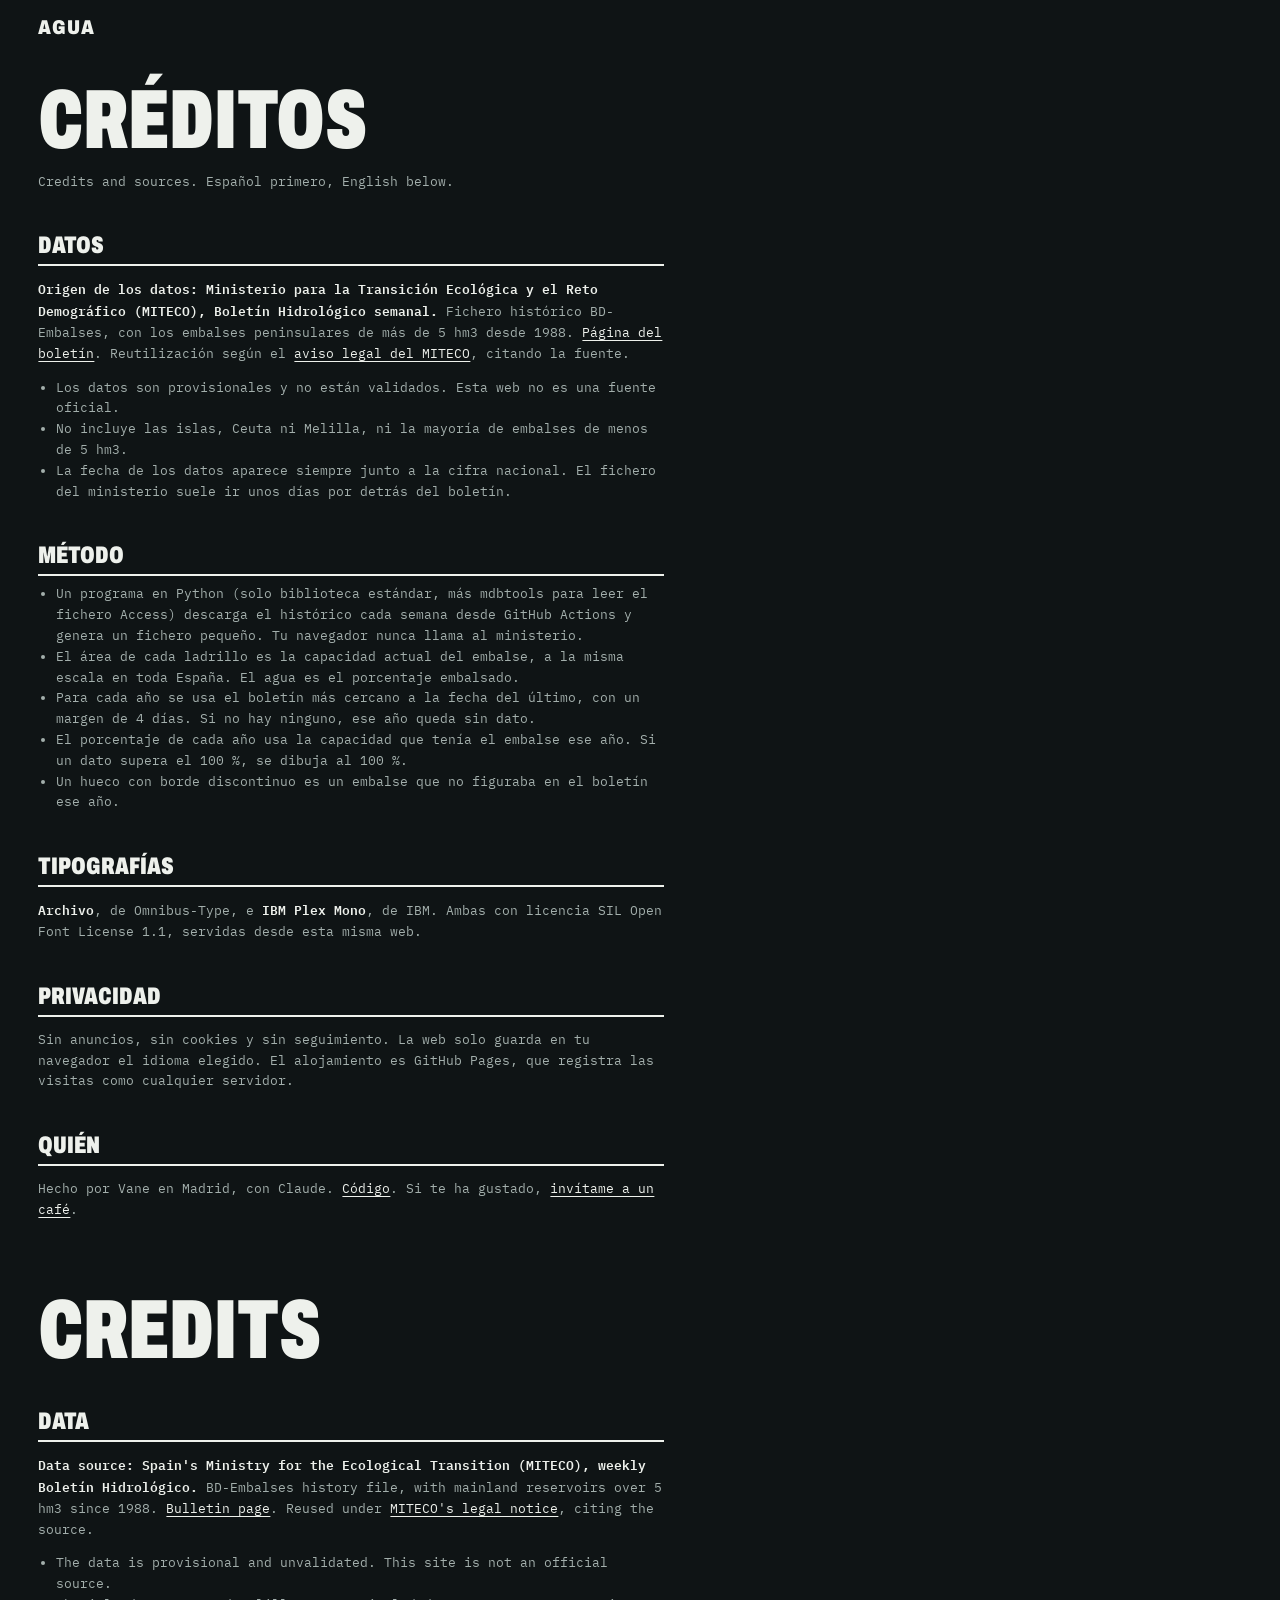
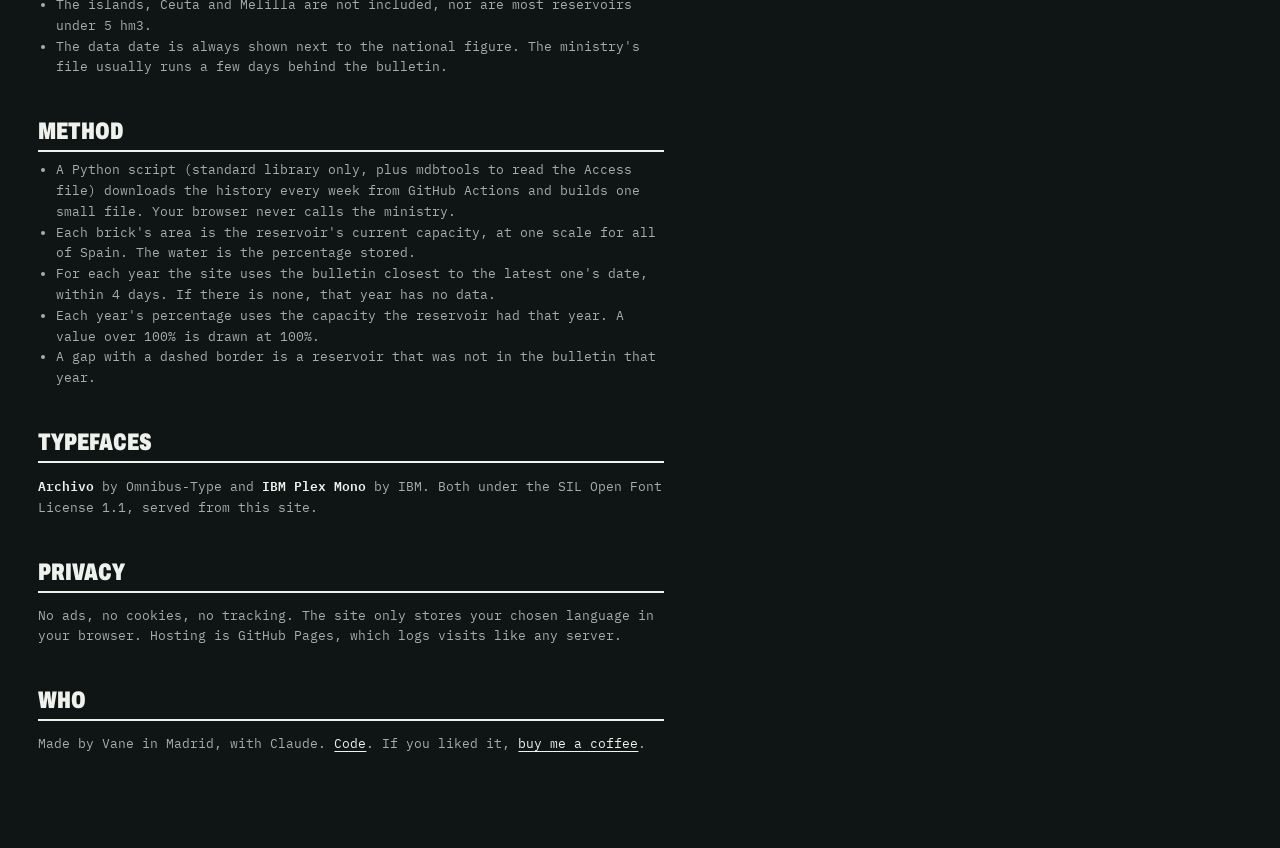
==== creditos.html @ 725f4d7c "Agua: el muro de agua, capa 1 Los embalses de Espana como un muro de bloques: el area es la capacida" ====
<!DOCTYPE html>
<html lang="es">
<head>
<meta charset="utf-8">
<meta name="viewport" content="width=device-width, initial-scale=1">
<title>Agua · Créditos y fuentes</title>
<meta name="description" content="Fuentes, licencias y método de Agua. Sources, licences and method.">
<meta name="theme-color" content="#0F1415">
<link rel="icon" href="assets/favicon.svg" type="image/svg+xml">
<link rel="stylesheet" href="assets/agua.css">
</head>
<body>
<header class="top"><div class="brand"><a href="./">AGUA</a></div></header>
<main class="doc" style="display:block">
<h1>Créditos</h1>
<p>Credits and sources. Español primero, English below.</p>

<h2>Datos</h2>
<p><b>Origen de los datos: Ministerio para la Transición Ecológica y el Reto Demográfico (MITECO), Boletín Hidrológico semanal.</b> Fichero histórico BD-Embalses, con los embalses peninsulares de más de 5 hm3 desde 1988. <a href="https://www.miteco.gob.es/es/agua/temas/evaluacion-de-los-recursos-hidricos/boletin-hidrologico.html" rel="noopener">Página del boletín</a>. Reutilización según el <a href="https://www.miteco.gob.es/es/atencion-al-ciudadano/aviso-legal.html" rel="noopener">aviso legal del MITECO</a>, citando la fuente.</p>
<ul>
<li>Los datos son provisionales y no están validados. Esta web no es una fuente oficial.</li>
<li>No incluye las islas, Ceuta ni Melilla, ni la mayoría de embalses de menos de 5 hm3.</li>
<li>La fecha de los datos aparece siempre junto a la cifra nacional. El fichero del ministerio suele ir unos días por detrás del boletín.</li>
</ul>

<h2>Método</h2>
<ul>
<li>Un programa en Python (solo biblioteca estándar, más mdbtools para leer el fichero Access) descarga el histórico cada semana desde GitHub Actions y genera un fichero pequeño. Tu navegador nunca llama al ministerio.</li>
<li>El área de cada ladrillo es la capacidad actual del embalse, a la misma escala en toda España. El agua es el porcentaje embalsado.</li>
<li>Para cada año se usa el boletín más cercano a la fecha del último, con un margen de 4 días. Si no hay ninguno, ese año queda sin dato.</li>
<li>El porcentaje de cada año usa la capacidad que tenía el embalse ese año. Si un dato supera el 100 %, se dibuja al 100 %.</li>
<li>Un hueco con borde discontinuo es un embalse que no figuraba en el boletín ese año.</li>
</ul>

<h2>Tipografías</h2>
<p><b>Archivo</b>, de Omnibus-Type, e <b>IBM Plex Mono</b>, de IBM. Ambas con licencia SIL Open Font License 1.1, servidas desde esta misma web.</p>

<h2>Privacidad</h2>
<p>Sin anuncios, sin cookies y sin seguimiento. La web solo guarda en tu navegador el idioma elegido. El alojamiento es GitHub Pages, que registra las visitas como cualquier servidor.</p>

<h2>Quién</h2>
<p>Hecho por Vane en Madrid, con Claude. <a href="https://github.com/lessane-land/agua" rel="noopener">Código</a>. Si te ha gustado, <a href="https://ko-fi.com/lessane" rel="noopener">invítame a un café</a>.</p>

<h1 lang="en" style="margin-top:72px">Credits</h1>

<div lang="en">
<h2>Data</h2>
<p><b>Data source: Spain's Ministry for the Ecological Transition (MITECO), weekly Boletín Hidrológico.</b> BD-Embalses history file, with mainland reservoirs over 5 hm3 since 1988. <a href="https://www.miteco.gob.es/es/agua/temas/evaluacion-de-los-recursos-hidricos/boletin-hidrologico.html" rel="noopener">Bulletin page</a>. Reused under <a href="https://www.miteco.gob.es/es/atencion-al-ciudadano/aviso-legal.html" rel="noopener">MITECO's legal notice</a>, citing the source.</p>
<ul>
<li>The data is provisional and unvalidated. This site is not an official source.</li>
<li>The islands, Ceuta and Melilla are not included, nor are most reservoirs under 5 hm3.</li>
<li>The data date is always shown next to the national figure. The ministry's file usually runs a few days behind the bulletin.</li>
</ul>

<h2>Method</h2>
<ul>
<li>A Python script (standard library only, plus mdbtools to read the Access file) downloads the history every week from GitHub Actions and builds one small file. Your browser never calls the ministry.</li>
<li>Each brick's area is the reservoir's current capacity, at one scale for all of Spain. The water is the percentage stored.</li>
<li>For each year the site uses the bulletin closest to the latest one's date, within 4 days. If there is none, that year has no data.</li>
<li>Each year's percentage uses the capacity the reservoir had that year. A value over 100% is drawn at 100%.</li>
<li>A gap with a dashed border is a reservoir that was not in the bulletin that year.</li>
</ul>

<h2>Typefaces</h2>
<p><b>Archivo</b> by Omnibus-Type and <b>IBM Plex Mono</b> by IBM. Both under the SIL Open Font License 1.1, served from this site.</p>

<h2>Privacy</h2>
<p>No ads, no cookies, no tracking. The site only stores your chosen language in your browser. Hosting is GitHub Pages, which logs visits like any server.</p>

<h2>Who</h2>
<p>Made by Vane in Madrid, with Claude. <a href="https://github.com/lessane-land/agua" rel="noopener">Code</a>. If you liked it, <a href="https://ko-fi.com/lessane" rel="noopener">buy me a coffee</a>.</p>
</div>
</main>
</body>
</html>
---- assets/agua.css ----
/* Agua. Fonts are self-hosted so the page talks to no third party. */
@font-face{font-family:'Archivo';font-style:normal;font-weight:100 900;font-stretch:62% 125%;font-display:swap;src:url(fonts/archivo-latin.woff2) format('woff2')}
@font-face{font-family:'IBM Plex Mono';font-style:normal;font-weight:400;font-display:swap;src:url(fonts/plexmono-400-latin.woff2) format('woff2')}
@font-face{font-family:'IBM Plex Mono';font-style:normal;font-weight:600;font-display:swap;src:url(fonts/plexmono-600-latin.woff2) format('woff2')}
:root{
  /* layout: Spain as one masonry wall. Each brick is a reservoir, width = capacity, courses wrap like text, basins run north to south */
  --bg:#0F1415; --ink:#EEF1EC; --mute:#A3AFAC; --water:#3F93A8; --rock:#CDB98F; --strata:#B19C72; --line:#34403F; --dark:#0B1112;
  --display:'Archivo','Arial Narrow','Helvetica Neue',Arial,sans-serif;
  --mono:'IBM Plex Mono',ui-monospace,Menlo,Consolas,monospace;
  --pad:clamp(16px,3vw,40px);
  color-scheme:dark;
}
*{box-sizing:border-box}
html,body{margin:0;background:var(--bg);color:var(--ink)}
body{font-family:var(--display);overflow-x:hidden}
button{font:inherit;color:inherit;cursor:pointer}
:focus-visible{outline:2px solid var(--ink);outline-offset:2px}
.top{display:flex;gap:16px;align-items:center;justify-content:space-between;padding:16px var(--pad) 0}
.brand{font-weight:900;font-stretch:80%;font-size:20px;letter-spacing:.04em}
.lang{display:flex;gap:4px}
.lang button{background:transparent;border:2px solid var(--line);color:var(--mute);font-weight:700;font-size:13px;padding:7px 12px;min-height:36px}
.lang button[aria-pressed="true"]{border-color:var(--ink);color:var(--ink)}
.hero{padding:clamp(18px,4vh,44px) var(--pad) 0}
h1{margin:0;font-size:0}
.big{position:relative;display:block;font-weight:900;font-stretch:62%;text-transform:uppercase;white-space:nowrap;line-height:.9;letter-spacing:-.005em}
.dry,.wet{padding-top:.16em}
.dry{display:inline-block;vertical-align:top;color:transparent;background:repeating-linear-gradient(180deg,var(--rock) 0 10px,var(--strata) 10px 11px);-webkit-background-clip:text;background-clip:text}
.wet{position:absolute;inset:0;color:var(--water);
  -webkit-mask-image:url("data:image/svg+xml,%3Csvg xmlns='http://www.w3.org/2000/svg' width='120' height='14'%3E%3Cpath d='M0 7Q30 0 60 7T120 7V14H0Z'/%3E%3C/svg%3E"),linear-gradient(#000,#000);
  mask-image:url("data:image/svg+xml,%3Csvg xmlns='http://www.w3.org/2000/svg' width='120' height='14'%3E%3Cpath d='M0 7Q30 0 60 7T120 7V14H0Z'/%3E%3C/svg%3E"),linear-gradient(#000,#000);
  -webkit-mask-repeat:repeat-x,no-repeat;mask-repeat:repeat-x,no-repeat;
  -webkit-mask-size:120px 14px,100% 100%;mask-size:120px 14px,100% 100%;
  -webkit-mask-position:var(--x,0px) calc(var(--y,0px) - 7px),0 calc(var(--y,0px) + 6px);
  mask-position:var(--x,0px) calc(var(--y,0px) - 7px),0 calc(var(--y,0px) + 6px)}
.sub{display:flex;flex-wrap:wrap;align-items:baseline;gap:6px 22px;margin-top:18px}
.nat{font-family:var(--mono);font-weight:600;font-size:clamp(30px,5vw,56px);color:var(--water);font-variant-numeric:tabular-nums;line-height:1}
.when{font-family:var(--mono);font-size:12px;color:var(--mute)}
.lede{margin:14px 0 0;font-family:var(--mono);font-size:13px;line-height:1.5;color:var(--mute);max-width:62ch}
.lede b{color:var(--ink);font-weight:600}
main{padding:clamp(28px,6vh,64px) 0 190px;display:flex;flex-direction:column;gap:clamp(34px,6vh,64px)}
.basin{padding:0 var(--pad)}
.bh{display:flex;align-items:flex-end;justify-content:space-between;gap:16px;border-bottom:2px solid var(--ink);padding-bottom:6px;margin-bottom:8px}
.bh h2{margin:0;font-weight:900;font-stretch:66%;text-transform:uppercase;font-size:clamp(30px,6vw,72px);line-height:.88;letter-spacing:0;text-wrap:balance}
.bm{font-family:var(--mono);font-size:12px;color:var(--mute);text-align:right;white-space:nowrap;font-variant-numeric:tabular-nums}
.bm b{display:block;font-size:clamp(18px,2.6vw,28px);font-weight:600;color:var(--water)}
canvas{display:block;touch-action:pan-y}
footer{padding:0 var(--pad);font-family:var(--mono);font-size:11px;line-height:1.5;color:var(--mute);max-width:74ch}
.dock{position:fixed;left:0;right:0;bottom:0;background:var(--bg);border-top:2px solid var(--line);padding:10px var(--pad) 14px;display:flex;gap:14px;align-items:flex-end;z-index:3}
#play{flex:none;width:44px;height:44px;border:2px solid var(--ink);background:transparent;display:grid;place-items:center}
.track{position:relative;flex:1;min-width:0}
.tl{display:flex;justify-content:space-between;font-family:var(--mono);font-size:11px;color:var(--mute);margin-bottom:6px}
.tl strong{color:var(--ink);font-weight:600}
.bars{display:flex;align-items:flex-end;gap:2px;height:44px;border-bottom:2px solid var(--line)}
.bars i{flex:1;background:var(--water);min-width:0}
.bars i.dryest{background:var(--rock)}
.bars i.later{opacity:.28}
.bars i.on{background:var(--ink)}
#year{position:absolute;left:0;right:0;bottom:0;width:100%;height:46px;margin:0;opacity:0;cursor:ew-resize}
.track:focus-within .bars{outline:2px solid var(--ink);outline-offset:3px}
#card{position:fixed;left:var(--pad);bottom:104px;width:min(360px,calc(100% - 2*var(--pad)));background:var(--dark);border:2px solid var(--ink);padding:14px 16px;z-index:2}
#card[hidden]{display:none}
#ring{margin-top:12px}#ring svg{display:block}
.hx{display:flex;justify-content:space-between;font-family:var(--mono);font-size:10px;color:var(--mute);margin-top:4px}
.cn{font-weight:900;font-stretch:70%;font-size:24px;line-height:1;text-transform:uppercase}
.cp{font-family:var(--mono);font-weight:600;font-size:20px;color:var(--water);margin-top:6px;font-variant-numeric:tabular-nums}
.cd{font-family:var(--mono);font-size:11px;line-height:1.5;color:var(--mute);margin-top:10px}
#cx{position:absolute;top:4px;right:4px;width:32px;height:32px;border:0;background:transparent;display:grid;place-items:center;color:var(--mute)}
footer a,.doc a{color:var(--ink);text-underline-offset:3px}
footer a:hover,.doc a:hover{color:var(--water)}
footer nav{display:flex;flex-wrap:wrap;gap:6px 18px;margin-top:12px}
.brand a{color:inherit;text-decoration:none}
.msg{padding:40px var(--pad);font-family:var(--mono);font-size:13px;color:var(--mute)}
/* credits page */
.doc{padding:clamp(24px,5vh,56px) var(--pad) 80px;max-width:78ch}
.doc h1{font-size:clamp(40px,8vw,84px);font-weight:900;font-stretch:66%;text-transform:uppercase;line-height:.9;margin:0 0 8px}
.doc h2{font-weight:900;font-stretch:70%;text-transform:uppercase;font-size:24px;margin:40px 0 8px;border-bottom:2px solid var(--ink);padding-bottom:6px}
.doc p,.doc li{font-family:var(--mono);font-size:13px;line-height:1.6;color:var(--mute)}
.doc b{color:var(--ink);font-weight:600}
.doc ul{padding-left:18px;margin:8px 0}
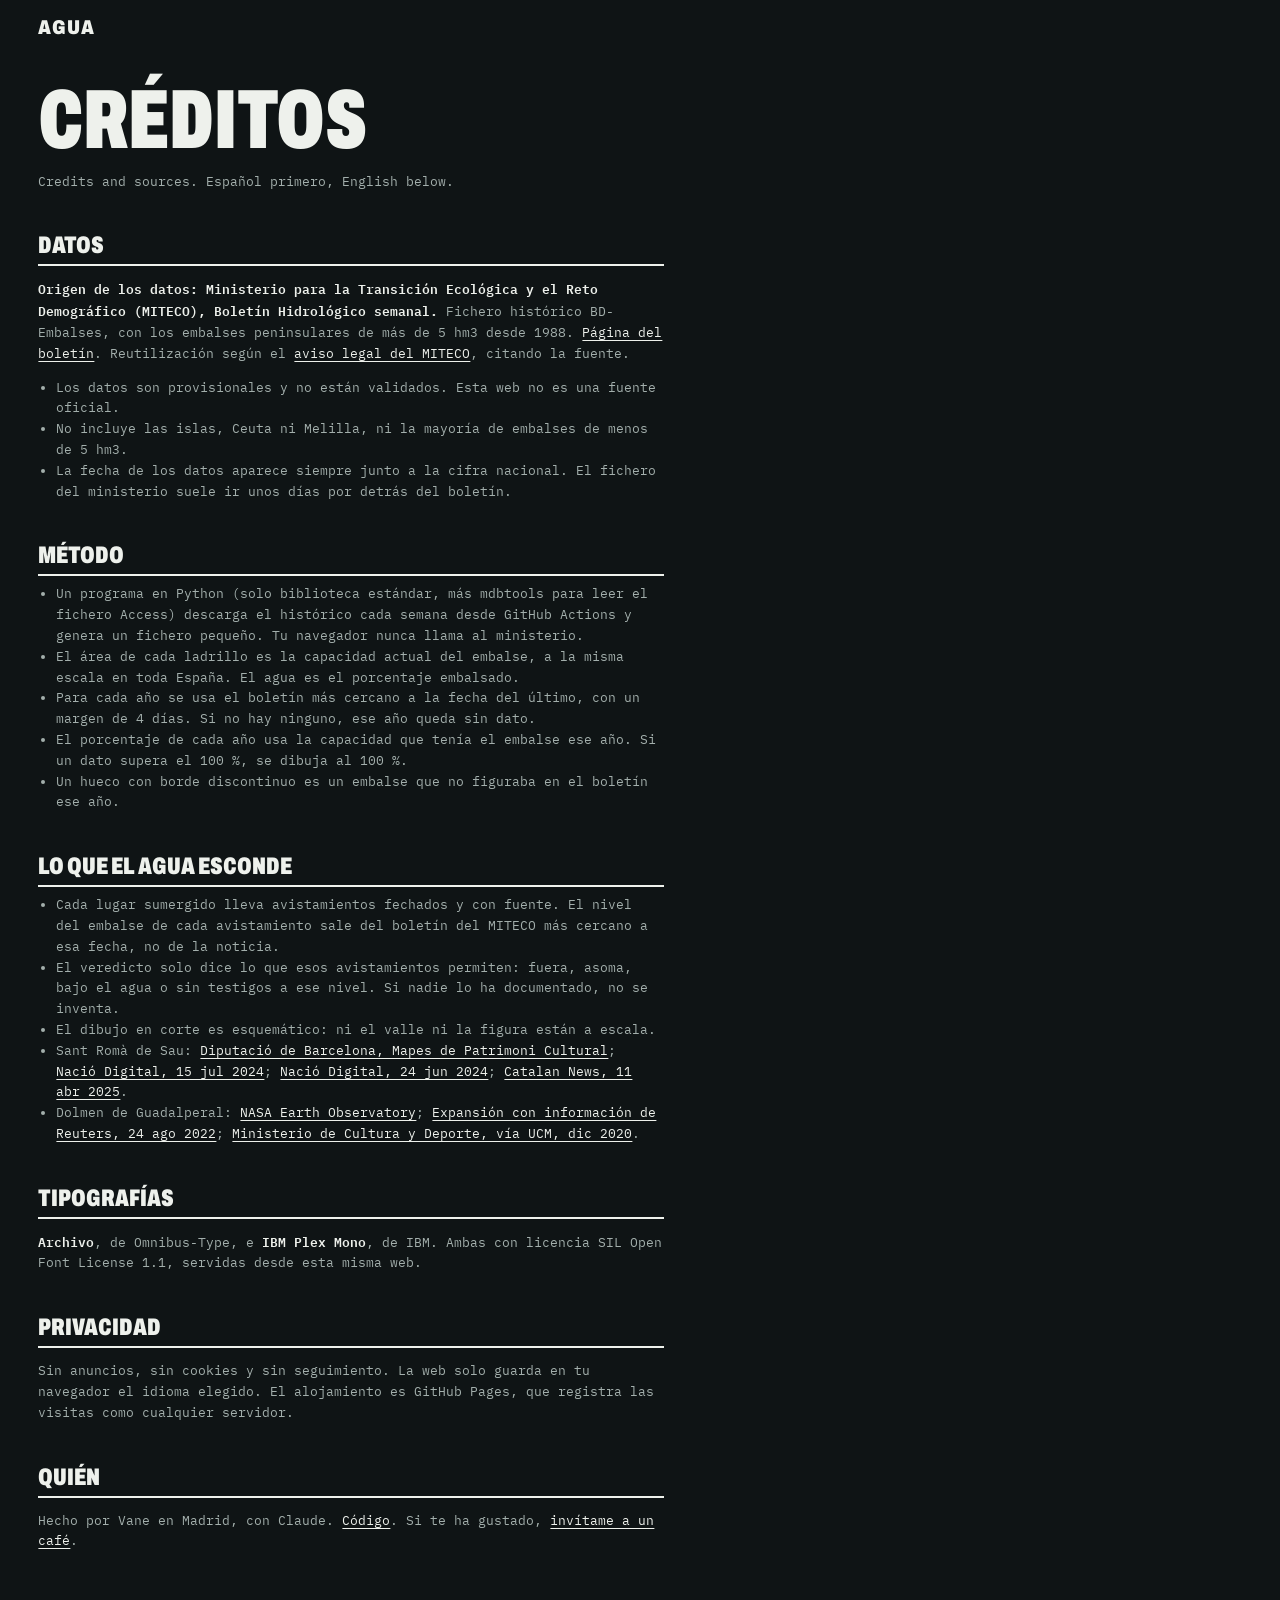
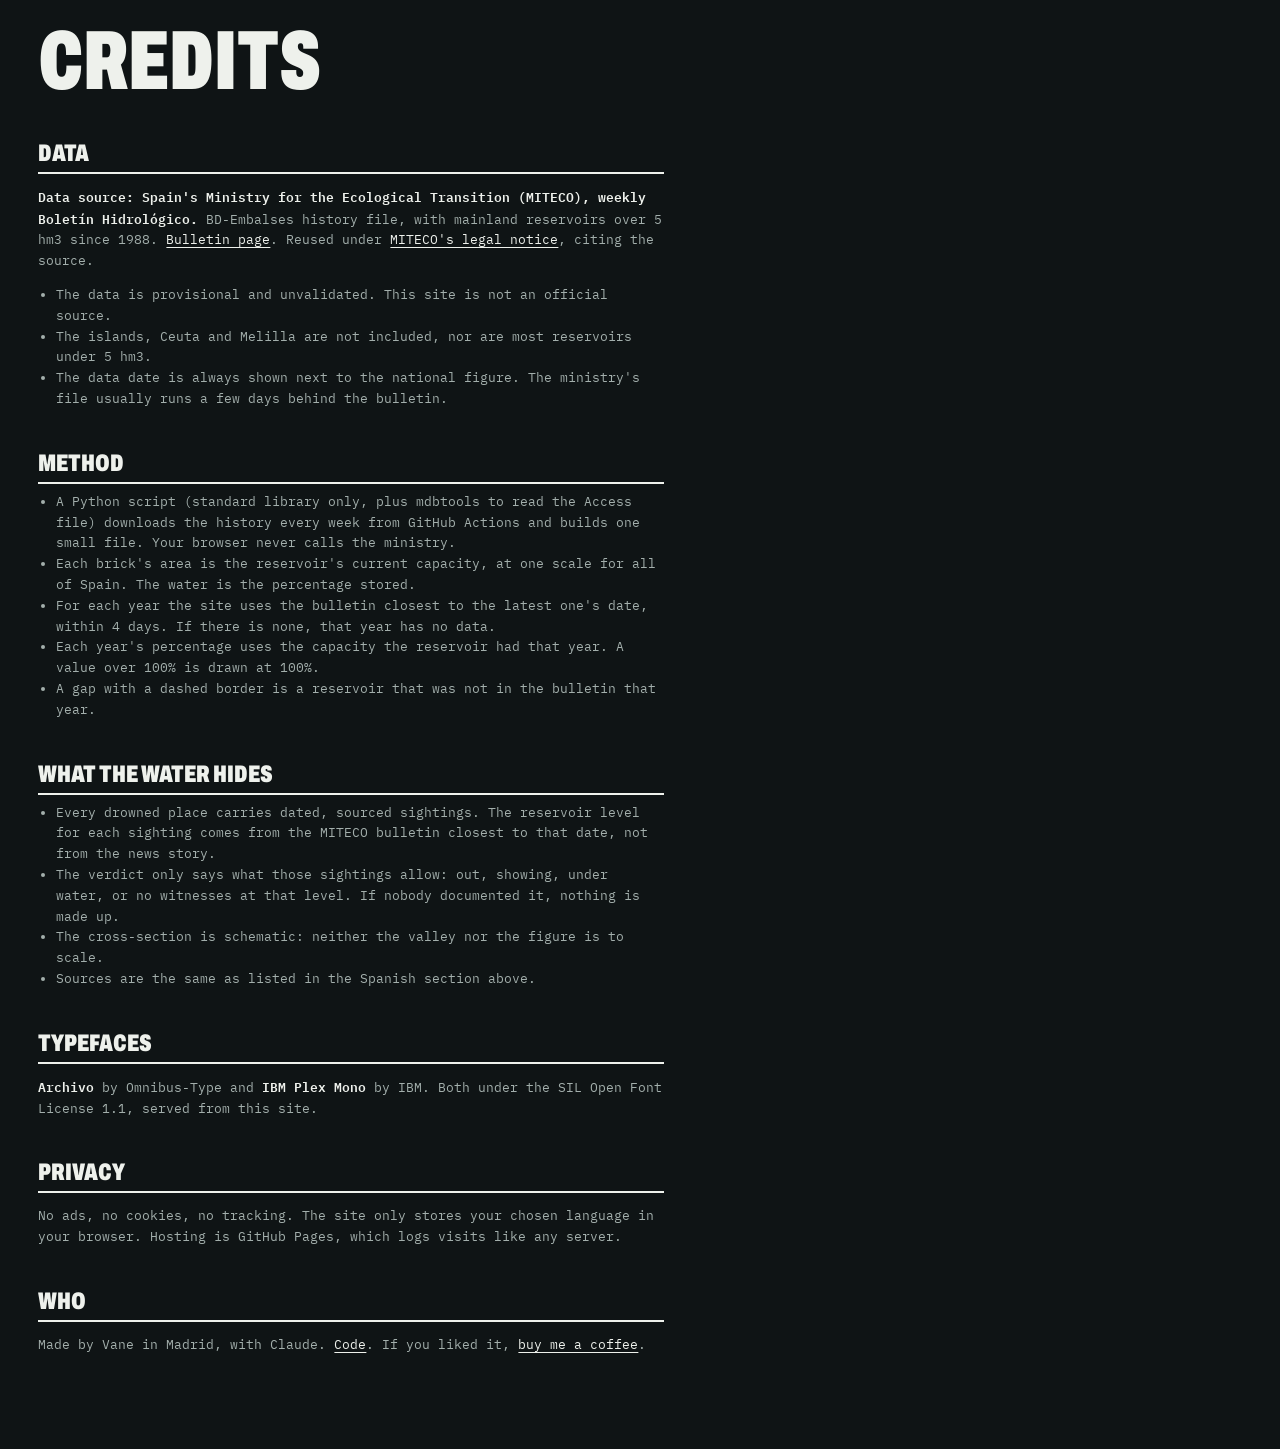
==== commit 371cf933: "Capa 2: lo que el agua esconde Sant Roma de Sau y el dolmen de Guadalperal, con avistamientos fechad" ====
--- a/creditos.html
+++ b/creditos.html
@@ -32,6 +32,15 @@
 <li>Un hueco con borde discontinuo es un embalse que no figuraba en el boletín ese año.</li>
 </ul>
 
+<h2>Lo que el agua esconde</h2>
+<ul>
+<li>Cada lugar sumergido lleva avistamientos fechados y con fuente. El nivel del embalse de cada avistamiento sale del boletín del MITECO más cercano a esa fecha, no de la noticia.</li>
+<li>El veredicto solo dice lo que esos avistamientos permiten: fuera, asoma, bajo el agua o sin testigos a ese nivel. Si nadie lo ha documentado, no se inventa.</li>
+<li>El dibujo en corte es esquemático: ni el valle ni la figura están a escala.</li>
+<li>Sant Romà de Sau: <a href="https://patrimonicultural.diba.cat/print/pdf/node/72888" rel="noopener">Diputació de Barcelona, Mapes de Patrimoni Cultural</a>; <a href="https://naciodigital.cat/impacte/terra/sau-perd-quasi-10-punts-esglesia-torna-ser-accessible.html" rel="noopener">Nació Digital, 15 jul 2024</a>; <a href="https://naciodigital.cat/impacte/terra/sau-supera-45-termometre-sequera-vista-ocell.html" rel="noopener">Nació Digital, 24 jun 2024</a>; <a href="https://www.catalannews.com/society-science/item/sau-reservoir-drought-empty-sinking-church-11-april-2025" rel="noopener">Catalan News, 11 abr 2025</a>.</li>
+<li>Dolmen de Guadalperal: <a href="https://earthobservatory.nasa.gov/images/145619/drought-reveals-lost-spanish-stonehenge" rel="noopener">NASA Earth Observatory</a>; <a href="https://expansion.mx/mundo/2022/08/24/dolmen-de-guadalperal-stonehenge-espanol" rel="noopener">Expansión con información de Reuters, 24 ago 2022</a>; <a href="https://www.ucm.es/el-ministerio-de-cultura-y-deporte-termina-la-primera-campana-de-prospeccion-subacuatica-en-el-dolmen-de-guadalperal-y-el-yacimiento-de-augustobriga-en-caceres" rel="noopener">Ministerio de Cultura y Deporte, vía UCM, dic 2020</a>.</li>
+</ul>
+
 <h2>Tipografías</h2>
 <p><b>Archivo</b>, de Omnibus-Type, e <b>IBM Plex Mono</b>, de IBM. Ambas con licencia SIL Open Font License 1.1, servidas desde esta misma web.</p>
 
@@ -61,6 +70,14 @@
 <li>A gap with a dashed border is a reservoir that was not in the bulletin that year.</li>
 </ul>
 
+<h2>What the water hides</h2>
+<ul>
+<li>Every drowned place carries dated, sourced sightings. The reservoir level for each sighting comes from the MITECO bulletin closest to that date, not from the news story.</li>
+<li>The verdict only says what those sightings allow: out, showing, under water, or no witnesses at that level. If nobody documented it, nothing is made up.</li>
+<li>The cross-section is schematic: neither the valley nor the figure is to scale.</li>
+<li>Sources are the same as listed in the Spanish section above.</li>
+</ul>
+
 <h2>Typefaces</h2>
 <p><b>Archivo</b> by Omnibus-Type and <b>IBM Plex Mono</b> by IBM. Both under the SIL Open Font License 1.1, served from this site.</p>
 
--- a/assets/agua.css
+++ b/assets/agua.css
@@ -77,3 +77,20 @@
 .doc p,.doc li{font-family:var(--mono);font-size:13px;line-height:1.6;color:var(--mute)}
 .doc b{color:var(--ink);font-weight:600}
 .doc ul{padding-left:18px;margin:8px 0}
+
+/* layer 2 */
+.tes .tl2{margin:12px 0 26px}
+.tlist{display:flex;flex-direction:column;gap:48px}
+.tes article{display:grid;grid-template-columns:minmax(0,1.15fr) minmax(0,1fr);gap:28px;align-items:start}
+@media (max-width:820px){.tes article{grid-template-columns:minmax(0,1fr);gap:14px}}
+.sk{margin:8px 0 0;font-family:var(--mono);font-size:10px;color:var(--mute)}
+.vd{font-weight:900;font-stretch:66%;text-transform:uppercase;font-size:clamp(34px,5vw,60px);line-height:.9;text-wrap:balance}
+.v-out{color:var(--rock)}.v-part{color:var(--ink)}.v-under{color:var(--water)}.v-unk{color:var(--mute)}
+.tx h3{margin:10px 0 2px;font-weight:800;font-size:20px}
+.tx h4{margin:16px 0 4px;font-family:var(--mono);font-size:11px;font-weight:600;letter-spacing:.06em;text-transform:uppercase;color:var(--mute)}
+.tx p,.tx li,.tr{font-family:var(--mono);font-size:12px;line-height:1.55;color:var(--mute);margin:8px 0 0}
+.tx p.why{color:var(--ink)}
+.tx ul{margin:0;padding-left:16px}
+.tx b{color:var(--ink);font-weight:600}
+.tx a,.cd a{color:var(--ink);text-underline-offset:3px}
+.tx a:hover,.cd a:hover{color:var(--water)}
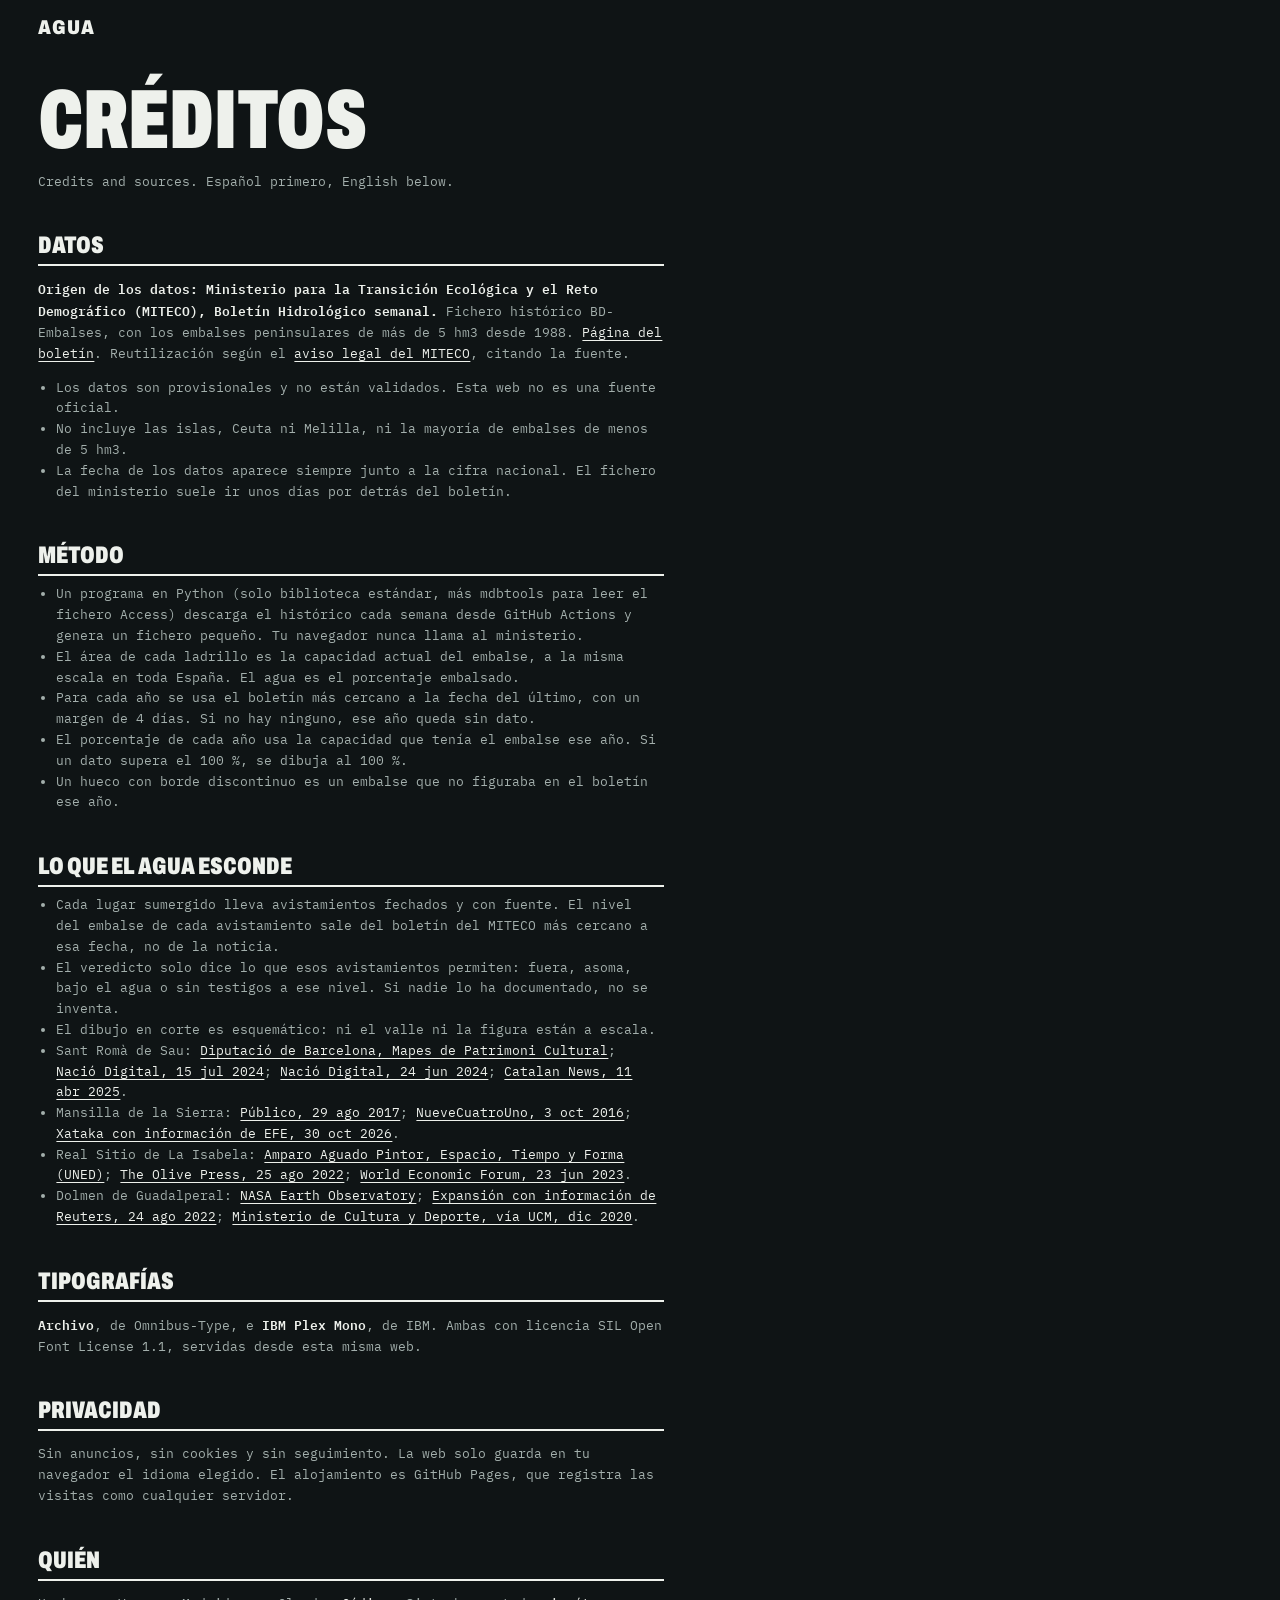
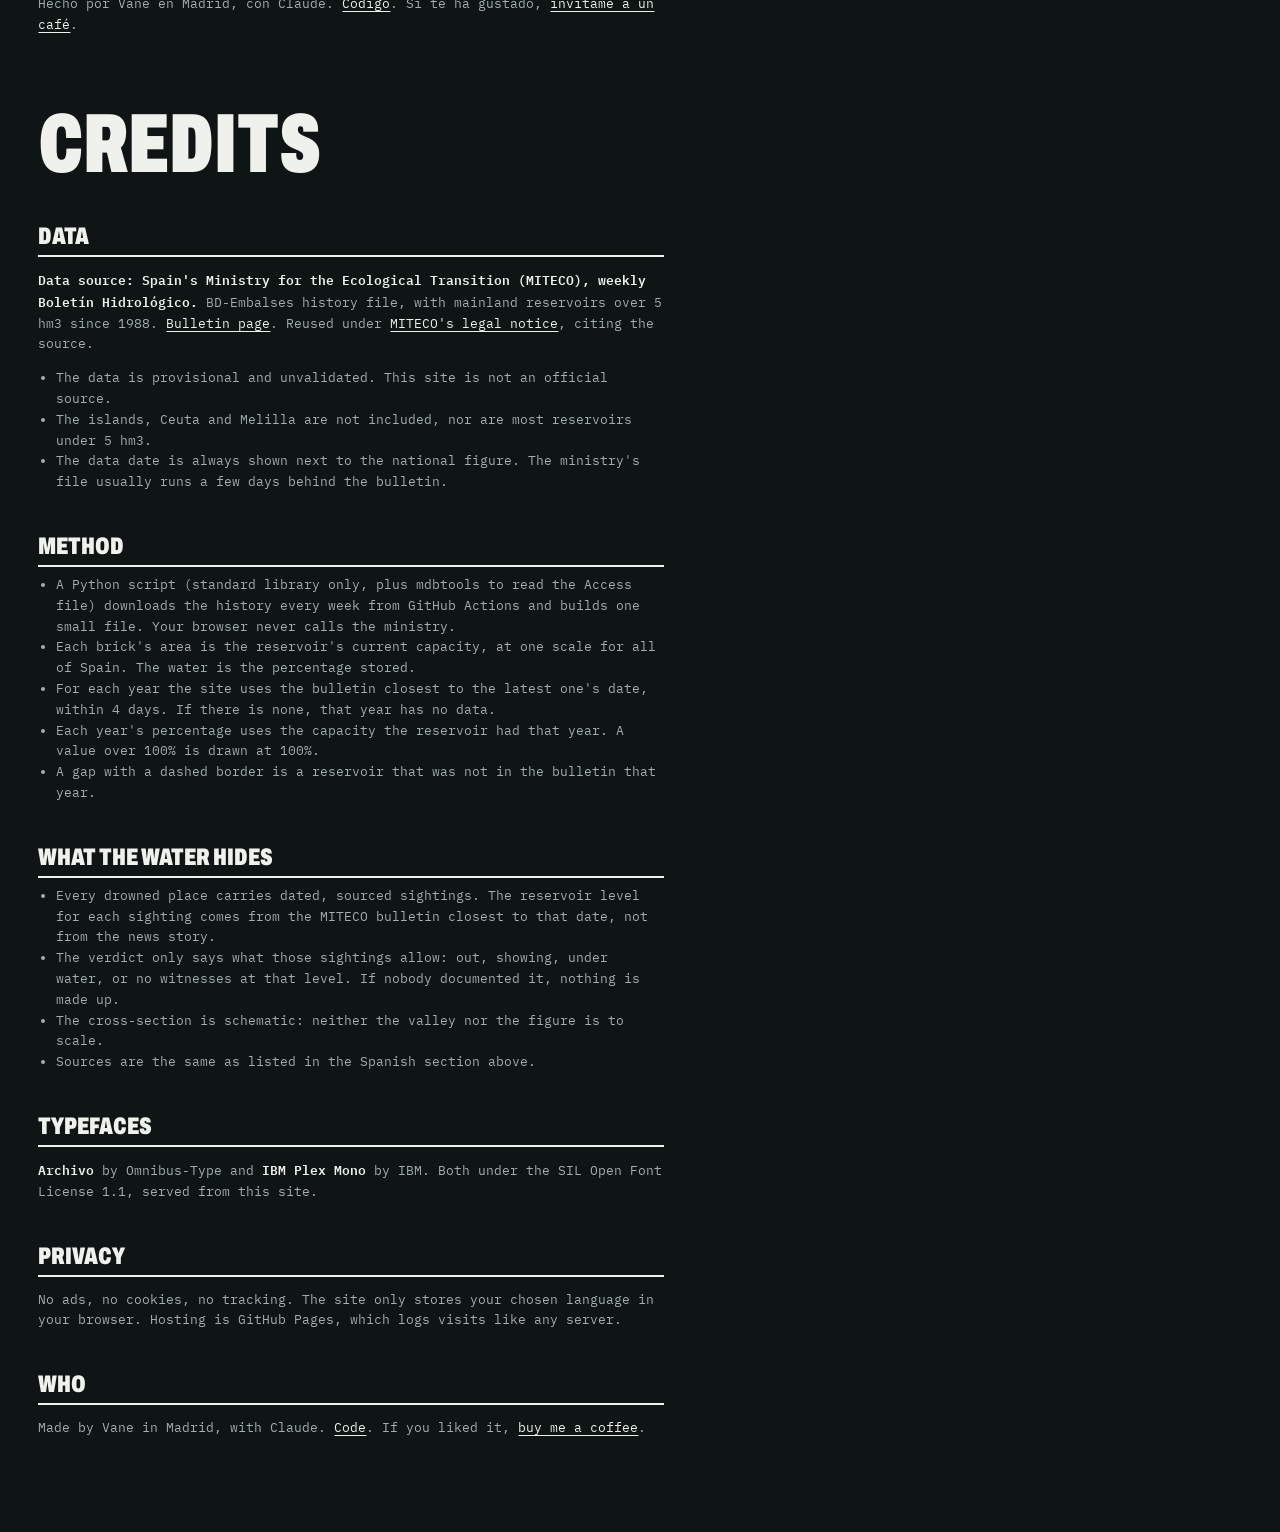
==== commit aef2a998: "Capa 2: Mansilla de la Sierra y La Isabela Dos lugares mas, cada uno con avistamientos fechados y co" ====
--- a/creditos.html
+++ b/creditos.html
@@ -38,6 +38,8 @@
 <li>El veredicto solo dice lo que esos avistamientos permiten: fuera, asoma, bajo el agua o sin testigos a ese nivel. Si nadie lo ha documentado, no se inventa.</li>
 <li>El dibujo en corte es esquemático: ni el valle ni la figura están a escala.</li>
 <li>Sant Romà de Sau: <a href="https://patrimonicultural.diba.cat/print/pdf/node/72888" rel="noopener">Diputació de Barcelona, Mapes de Patrimoni Cultural</a>; <a href="https://naciodigital.cat/impacte/terra/sau-perd-quasi-10-punts-esglesia-torna-ser-accessible.html" rel="noopener">Nació Digital, 15 jul 2024</a>; <a href="https://naciodigital.cat/impacte/terra/sau-supera-45-termometre-sequera-vista-ocell.html" rel="noopener">Nació Digital, 24 jun 2024</a>; <a href="https://www.catalannews.com/society-science/item/sau-reservoir-drought-empty-sinking-church-11-april-2025" rel="noopener">Catalan News, 11 abr 2025</a>.</li>
+<li>Mansilla de la Sierra: <a href="https://www.publico.es/sociedad/sequia-permite-pasear-pueblo-riojano-sumergido-embalse-1960.html" rel="noopener">Público, 29 ago 2017</a>; <a href="https://nuevecuatrouno.com/2016/10/03/ya-se-puede-pasear-viejo-mansilla/" rel="noopener">NueveCuatroUno, 3 oct 2016</a>; <a href="https://www.xataka.com/magnet/pueblo-rioja-emerge-agua-porque-embalse-esta-dejando-al-descubierto-sus-antiguas-calles" rel="noopener">Xataka con información de EFE, 30 oct 2026</a>.</li>
+<li>Real Sitio de La Isabela: <a href="https://revistas.uned.es/index.php/ETFVII/article/download/2400/2273/5654" rel="noopener">Amparo Aguado Pintor, Espacio, Tiempo y Forma (UNED)</a>; <a href="https://theolivepress.es/spain-news/2022/08/25/secrets-from-the-deep-as-reservoirs-dry-up-across-spain-long-lost-ancient-sites-are-revealed/" rel="noopener">The Olive Press, 25 ago 2022</a>; <a href="https://weforum.org/videos/drought-in-spain-has-revealed-the-ruins-of-this-bathhouse" rel="noopener">World Economic Forum, 23 jun 2023</a>.</li>
 <li>Dolmen de Guadalperal: <a href="https://earthobservatory.nasa.gov/images/145619/drought-reveals-lost-spanish-stonehenge" rel="noopener">NASA Earth Observatory</a>; <a href="https://expansion.mx/mundo/2022/08/24/dolmen-de-guadalperal-stonehenge-espanol" rel="noopener">Expansión con información de Reuters, 24 ago 2022</a>; <a href="https://www.ucm.es/el-ministerio-de-cultura-y-deporte-termina-la-primera-campana-de-prospeccion-subacuatica-en-el-dolmen-de-guadalperal-y-el-yacimiento-de-augustobriga-en-caceres" rel="noopener">Ministerio de Cultura y Deporte, vía UCM, dic 2020</a>.</li>
 </ul>
 
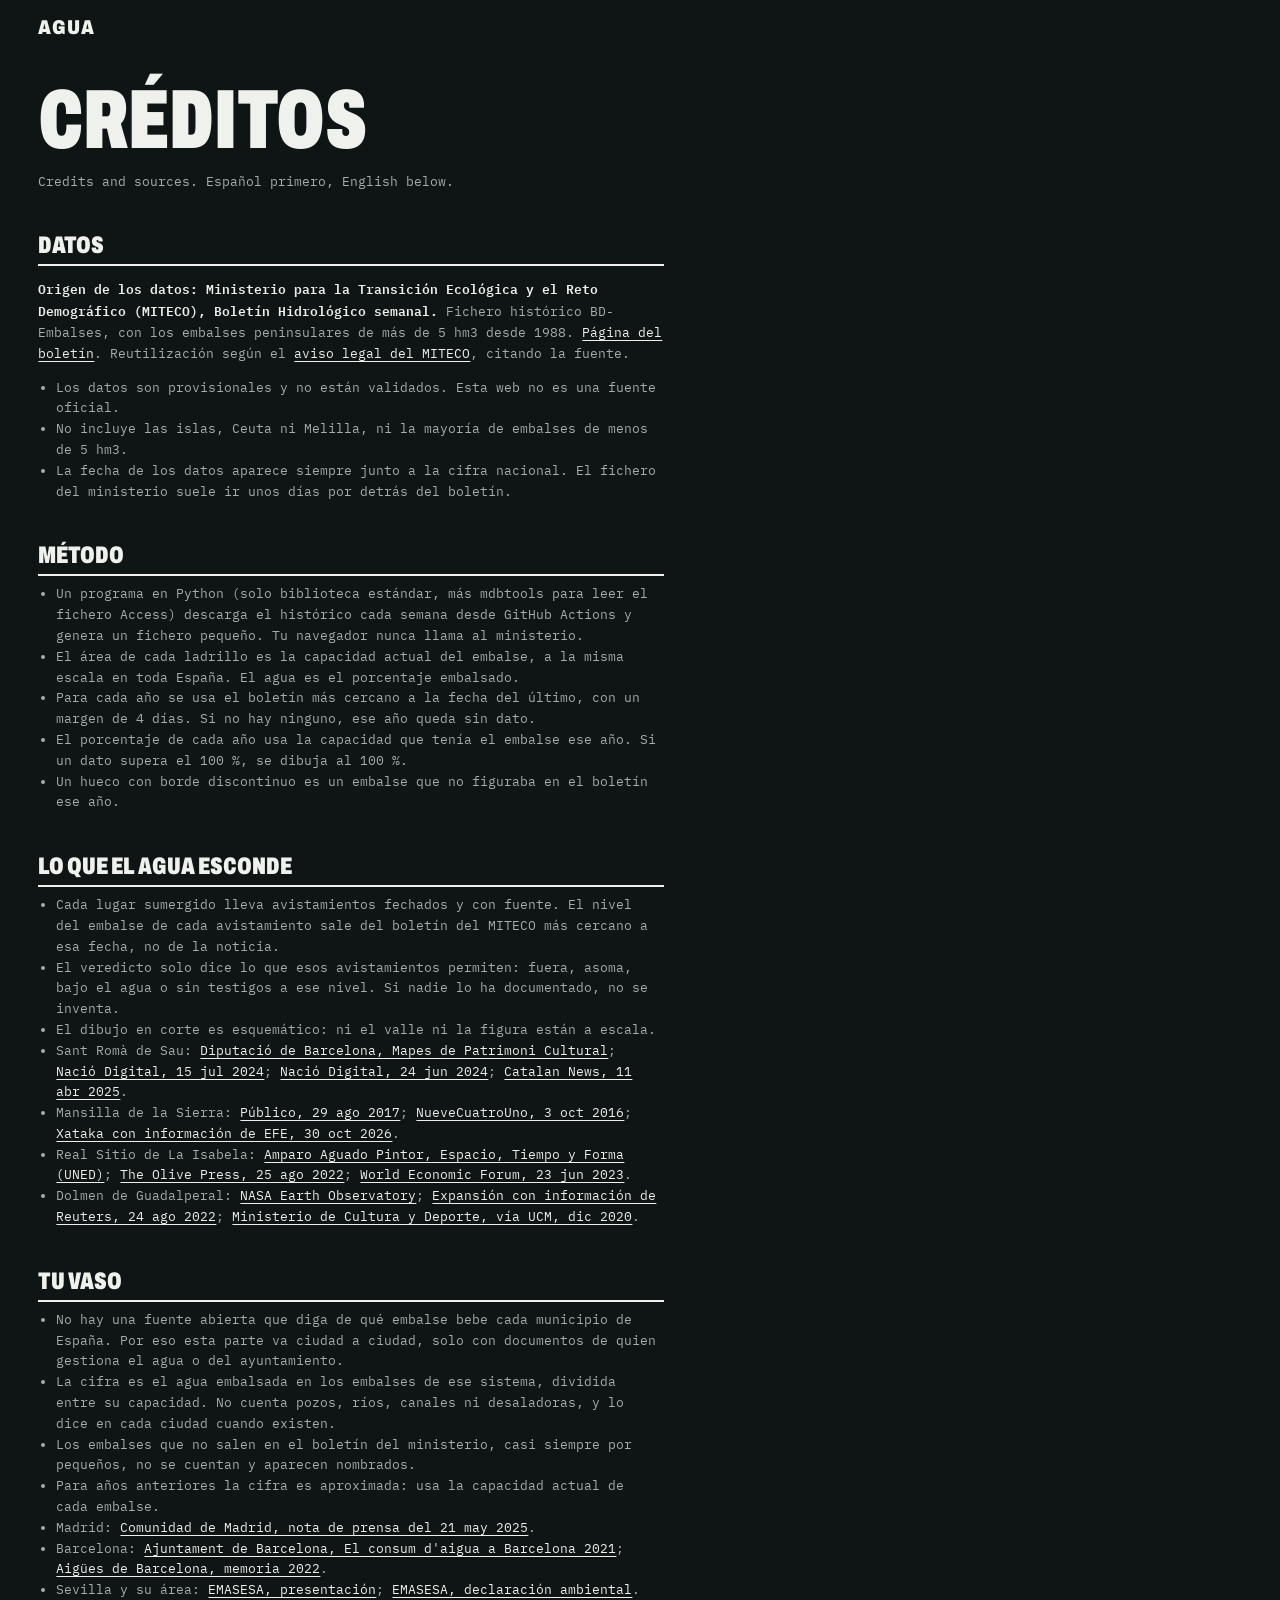
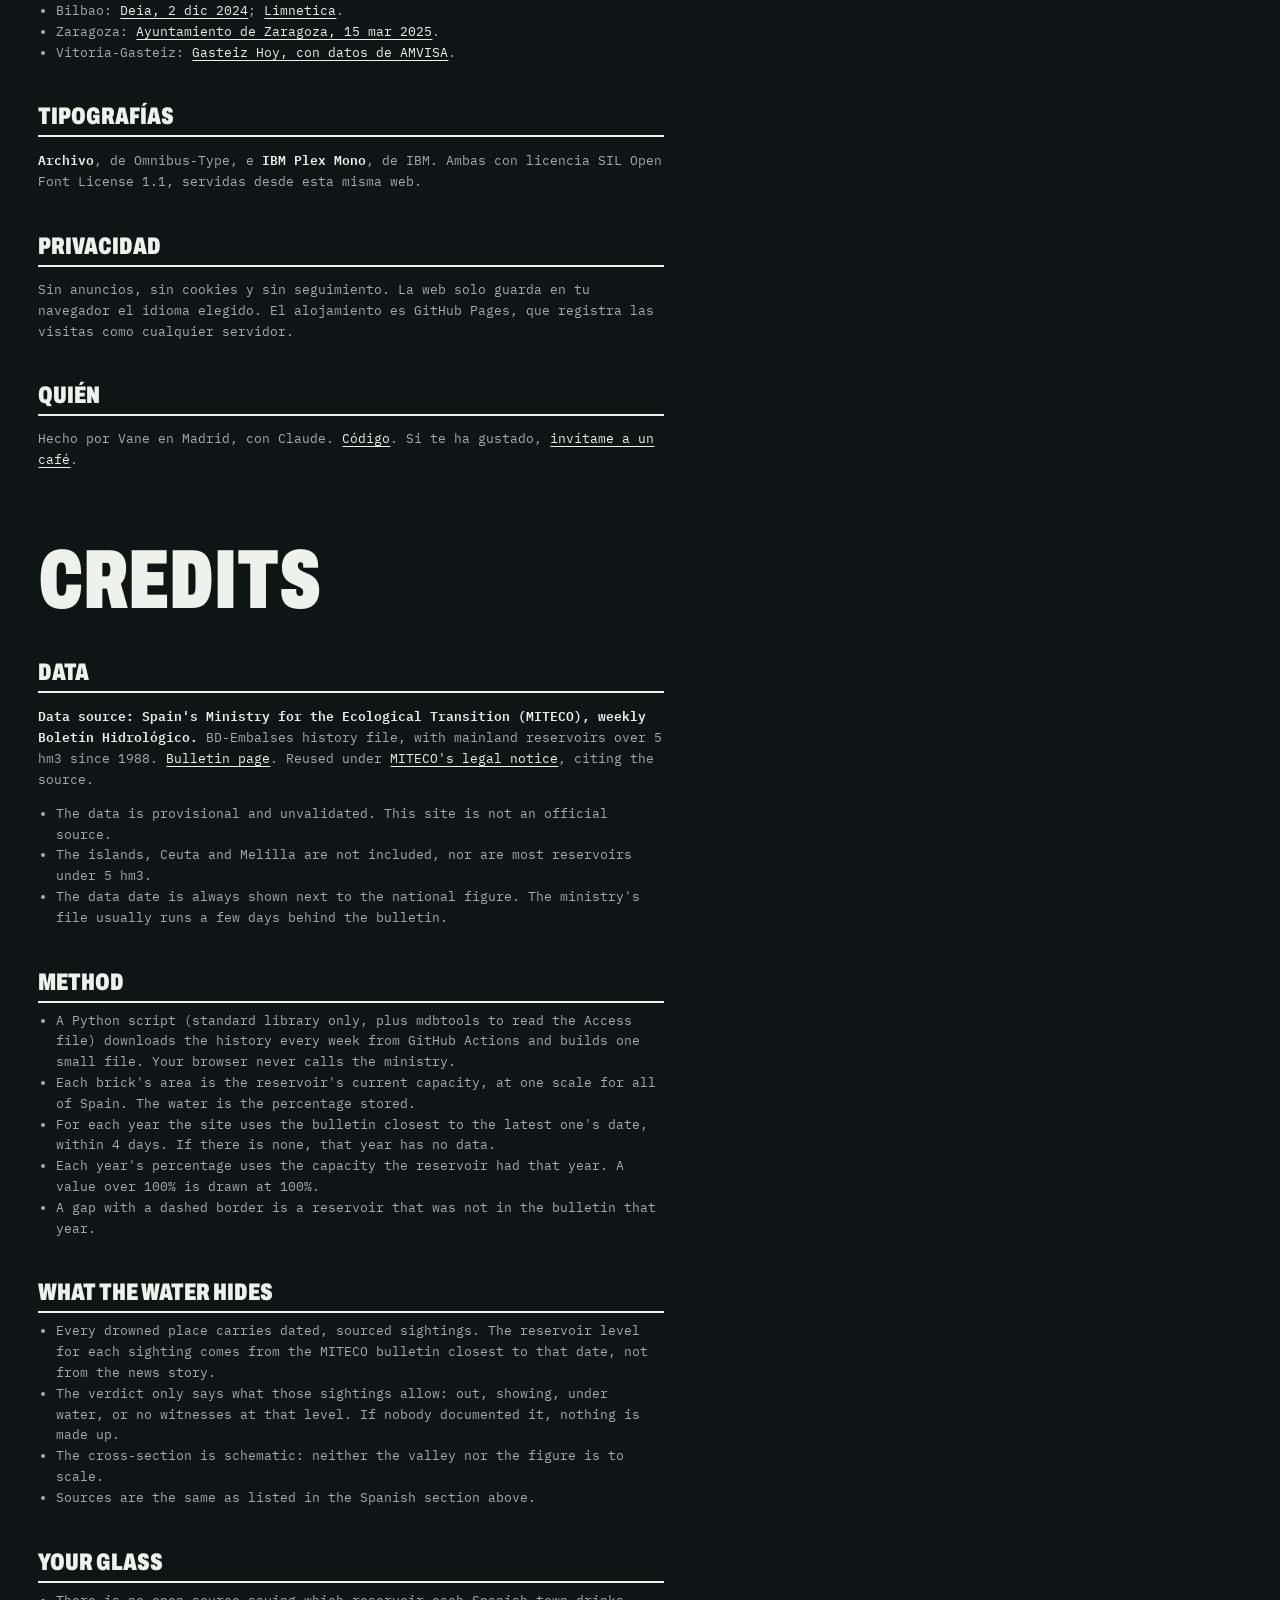
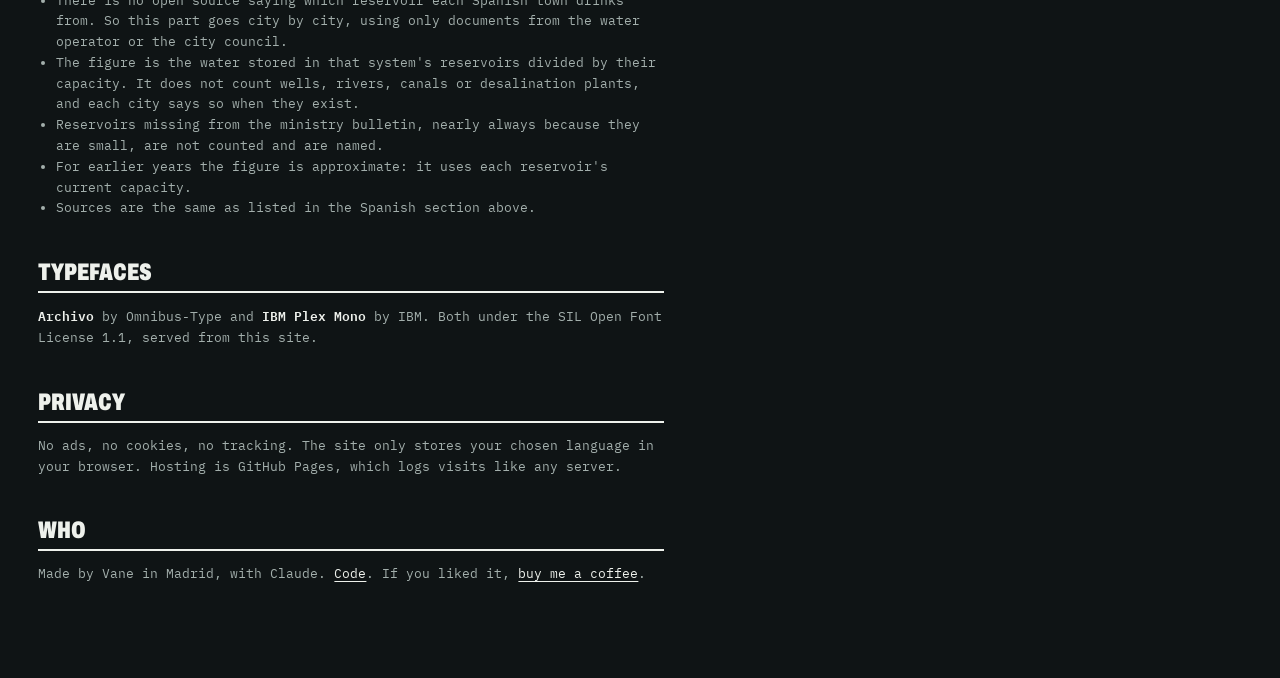
==== commit bc00e783: "Capa 3: tu vaso Escribe tu ciudad y la web dice a que nivel estan los embalses de los que bebe, y cu" ====
--- a/creditos.html
+++ b/creditos.html
@@ -43,6 +43,20 @@
 <li>Dolmen de Guadalperal: <a href="https://earthobservatory.nasa.gov/images/145619/drought-reveals-lost-spanish-stonehenge" rel="noopener">NASA Earth Observatory</a>; <a href="https://expansion.mx/mundo/2022/08/24/dolmen-de-guadalperal-stonehenge-espanol" rel="noopener">Expansión con información de Reuters, 24 ago 2022</a>; <a href="https://www.ucm.es/el-ministerio-de-cultura-y-deporte-termina-la-primera-campana-de-prospeccion-subacuatica-en-el-dolmen-de-guadalperal-y-el-yacimiento-de-augustobriga-en-caceres" rel="noopener">Ministerio de Cultura y Deporte, vía UCM, dic 2020</a>.</li>
 </ul>
 
+<h2>Tu vaso</h2>
+<ul>
+<li>No hay una fuente abierta que diga de qué embalse bebe cada municipio de España. Por eso esta parte va ciudad a ciudad, solo con documentos de quien gestiona el agua o del ayuntamiento.</li>
+<li>La cifra es el agua embalsada en los embalses de ese sistema, dividida entre su capacidad. No cuenta pozos, ríos, canales ni desaladoras, y lo dice en cada ciudad cuando existen.</li>
+<li>Los embalses que no salen en el boletín del ministerio, casi siempre por pequeños, no se cuentan y aparecen nombrados.</li>
+<li>Para años anteriores la cifra es aproximada: usa la capacidad actual de cada embalse.</li>
+<li>Madrid: <a href="https://www.comunidad.madrid/file/473540/download" rel="noopener">Comunidad de Madrid, nota de prensa del 21 may 2025</a>.</li>
+<li>Barcelona: <a href="https://bcnroc.ajuntament.barcelona.cat/jspui/bitstream/11703/125255/3/Consum Aigua 2021_bcnroc.pdf" rel="noopener">Ajuntament de Barcelona, El consum d'aigua a Barcelona 2021</a>; <a href="https://www.aiguesdebarcelona.cat/documents/42802/481302/Memoria_Explotacion_AB_2022.pdf" rel="noopener">Aigües de Barcelona, memoria 2022</a>.</li>
+<li>Sevilla y su área: <a href="https://www.aguasresiduales.info/media/images/ckfinder/userfiles/files/2__Presentacio_n_EMASESA.pdf" rel="noopener">EMASESA, presentación</a>; <a href="https://catedra.us.es/catedraemasesa/wp-content/uploads/2020/11/Declaracion-ambiental-Anexo-VII-AGUAS-DE-SEVILLA-firmado.pdf" rel="noopener">EMASESA, declaración ambiental</a>.</li>
+<li>Bilbao: <a href="https://www.deia.eus/bizkaia/2024/12/02/proyectos-abastecimiento-cabb-agua-8976034.html" rel="noopener">Deia, 2 dic 2024</a>; <a href="https://recyt.fecyt.es/index.php/Limnetica/article/view/111022/83719" rel="noopener">Limnetica</a>.</li>
+<li>Zaragoza: <a href="https://www.zaragoza.es/sede/portal/turismo/es-util/servicio/noticia/detail/338949" rel="noopener">Ayuntamiento de Zaragoza, 15 mar 2025</a>.</li>
+<li>Vitoria-Gasteiz: <a href="https://www.gasteizhoy.com/origen-agua-alava/" rel="noopener">Gasteiz Hoy, con datos de AMVISA</a>.</li>
+</ul>
+
 <h2>Tipografías</h2>
 <p><b>Archivo</b>, de Omnibus-Type, e <b>IBM Plex Mono</b>, de IBM. Ambas con licencia SIL Open Font License 1.1, servidas desde esta misma web.</p>
 
@@ -80,6 +94,15 @@
 <li>Sources are the same as listed in the Spanish section above.</li>
 </ul>
 
+<h2>Your glass</h2>
+<ul>
+<li>There is no open source saying which reservoir each Spanish town drinks from. So this part goes city by city, using only documents from the water operator or the city council.</li>
+<li>The figure is the water stored in that system's reservoirs divided by their capacity. It does not count wells, rivers, canals or desalination plants, and each city says so when they exist.</li>
+<li>Reservoirs missing from the ministry bulletin, nearly always because they are small, are not counted and are named.</li>
+<li>For earlier years the figure is approximate: it uses each reservoir's current capacity.</li>
+<li>Sources are the same as listed in the Spanish section above.</li>
+</ul>
+
 <h2>Typefaces</h2>
 <p><b>Archivo</b> by Omnibus-Type and <b>IBM Plex Mono</b> by IBM. Both under the SIL Open Font License 1.1, served from this site.</p>
 
--- a/assets/agua.css
+++ b/assets/agua.css
@@ -94,3 +94,21 @@
 .tx b{color:var(--ink);font-weight:600}
 .tx a,.cd a{color:var(--ink);text-underline-offset:3px}
 .tx a:hover,.cd a:hover{color:var(--water)}
+
+/* layer 3 */
+.vas .tl2{margin:12px 0 18px}
+.vf label{display:block;font-family:var(--mono);font-size:11px;font-weight:600;letter-spacing:.06em;text-transform:uppercase;color:var(--mute);margin-bottom:6px}
+#city{width:min(420px,100%);background:var(--dark);border:2px solid var(--ink);color:var(--ink);font-family:var(--display);font-weight:800;font-size:20px;padding:10px 12px;border-radius:0;-webkit-appearance:none;appearance:none}
+#city::placeholder{color:var(--mute);font-weight:500}
+.chips{display:flex;flex-wrap:wrap;gap:6px;margin-top:10px}
+.chips button{background:transparent;border:2px solid var(--line);color:var(--mute);font-weight:700;font-size:13px;padding:7px 11px;min-height:36px}
+.chips button[aria-pressed="true"]{border-color:var(--ink);color:var(--ink)}
+.chips button:hover{color:var(--ink)}
+.vno{margin:4px 0 0;font-family:var(--mono);font-size:12px;color:var(--rock)}
+.vout{display:grid;grid-template-columns:minmax(0,1fr) minmax(0,1.15fr);gap:28px;align-items:start;margin-top:26px}
+@media (max-width:820px){.vout{grid-template-columns:minmax(0,1fr);gap:16px}}
+.vk{font-family:var(--mono);font-size:12px;color:var(--mute);margin-bottom:8px}
+.vtxt p{font-family:var(--mono);font-size:12px;line-height:1.55;color:var(--mute);margin:8px 0 0}
+.vtxt p.why{font-size:14px}.vtxt p.why.up{color:var(--water)}.vtxt p.why.down{color:var(--rock)}
+.vtxt b{color:var(--ink);font-weight:600}
+.vtxt a{color:var(--ink);text-underline-offset:3px}.vtxt a:hover{color:var(--water)}
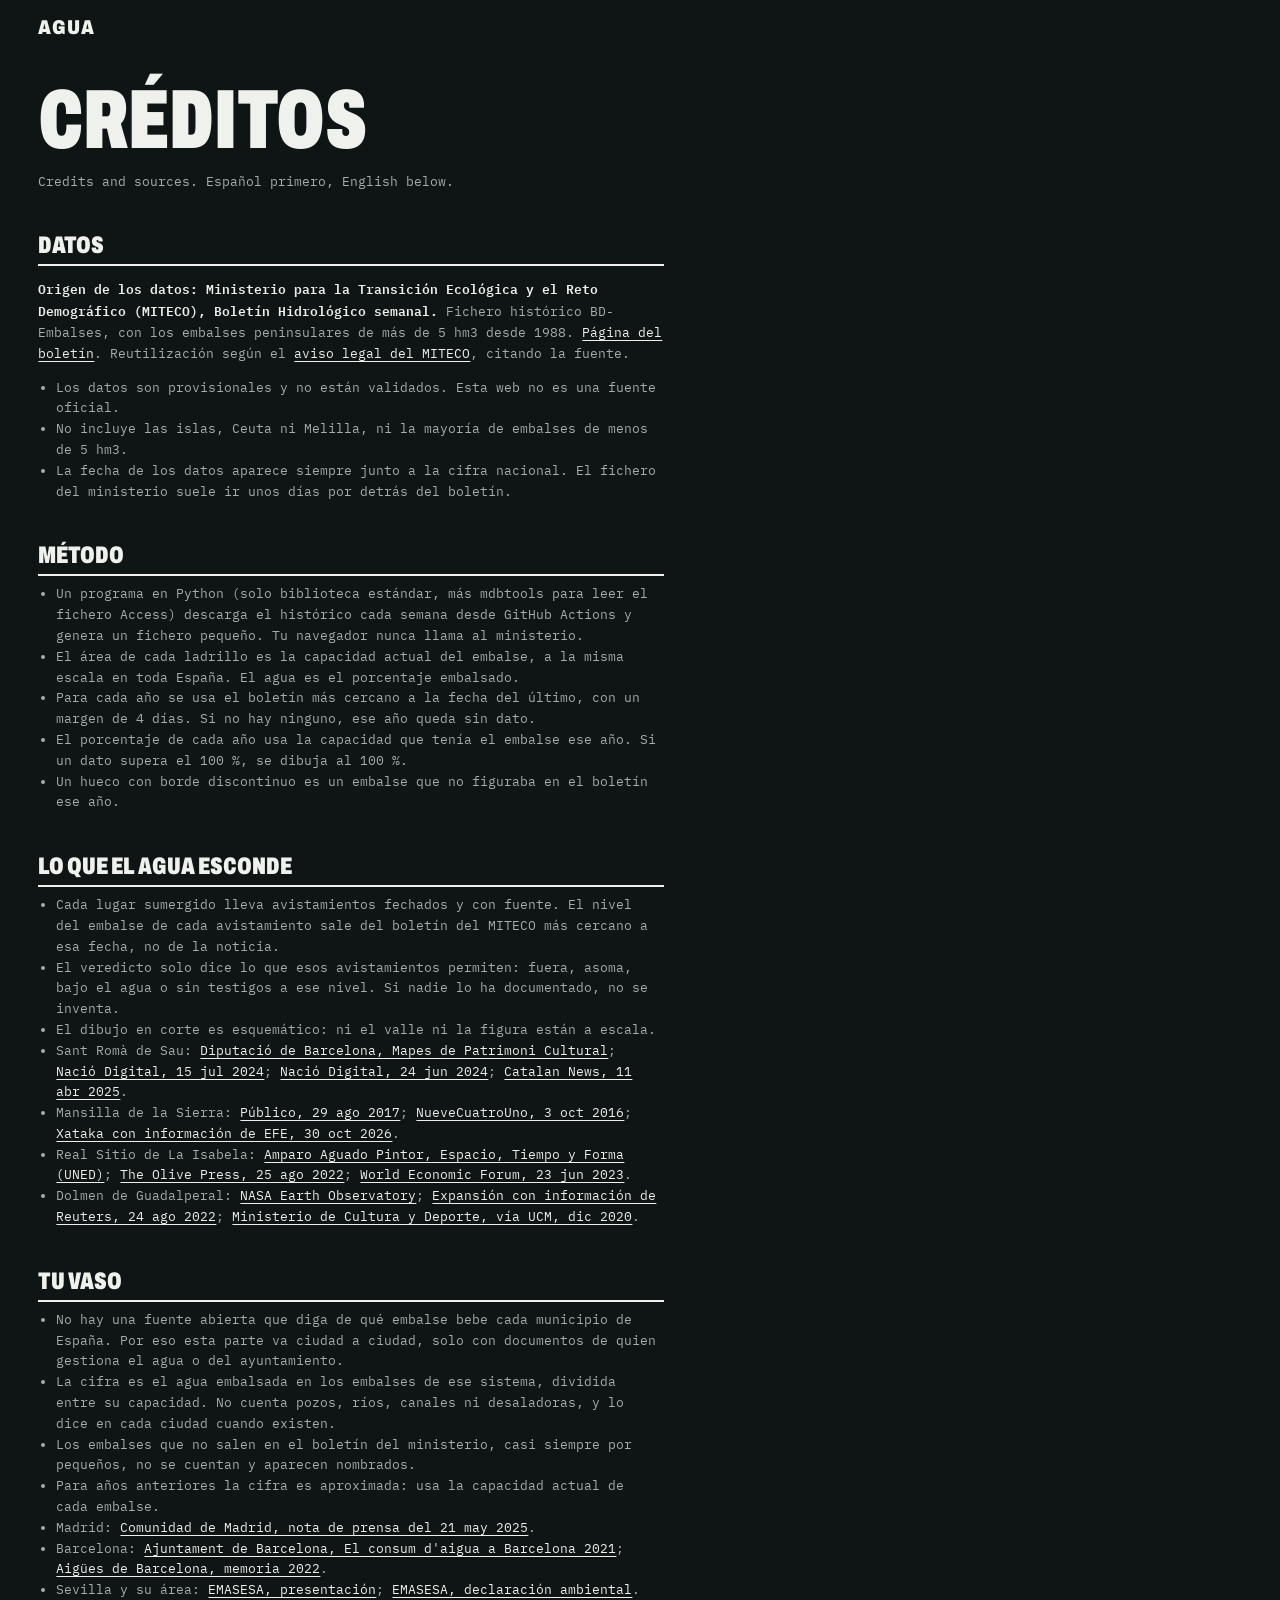
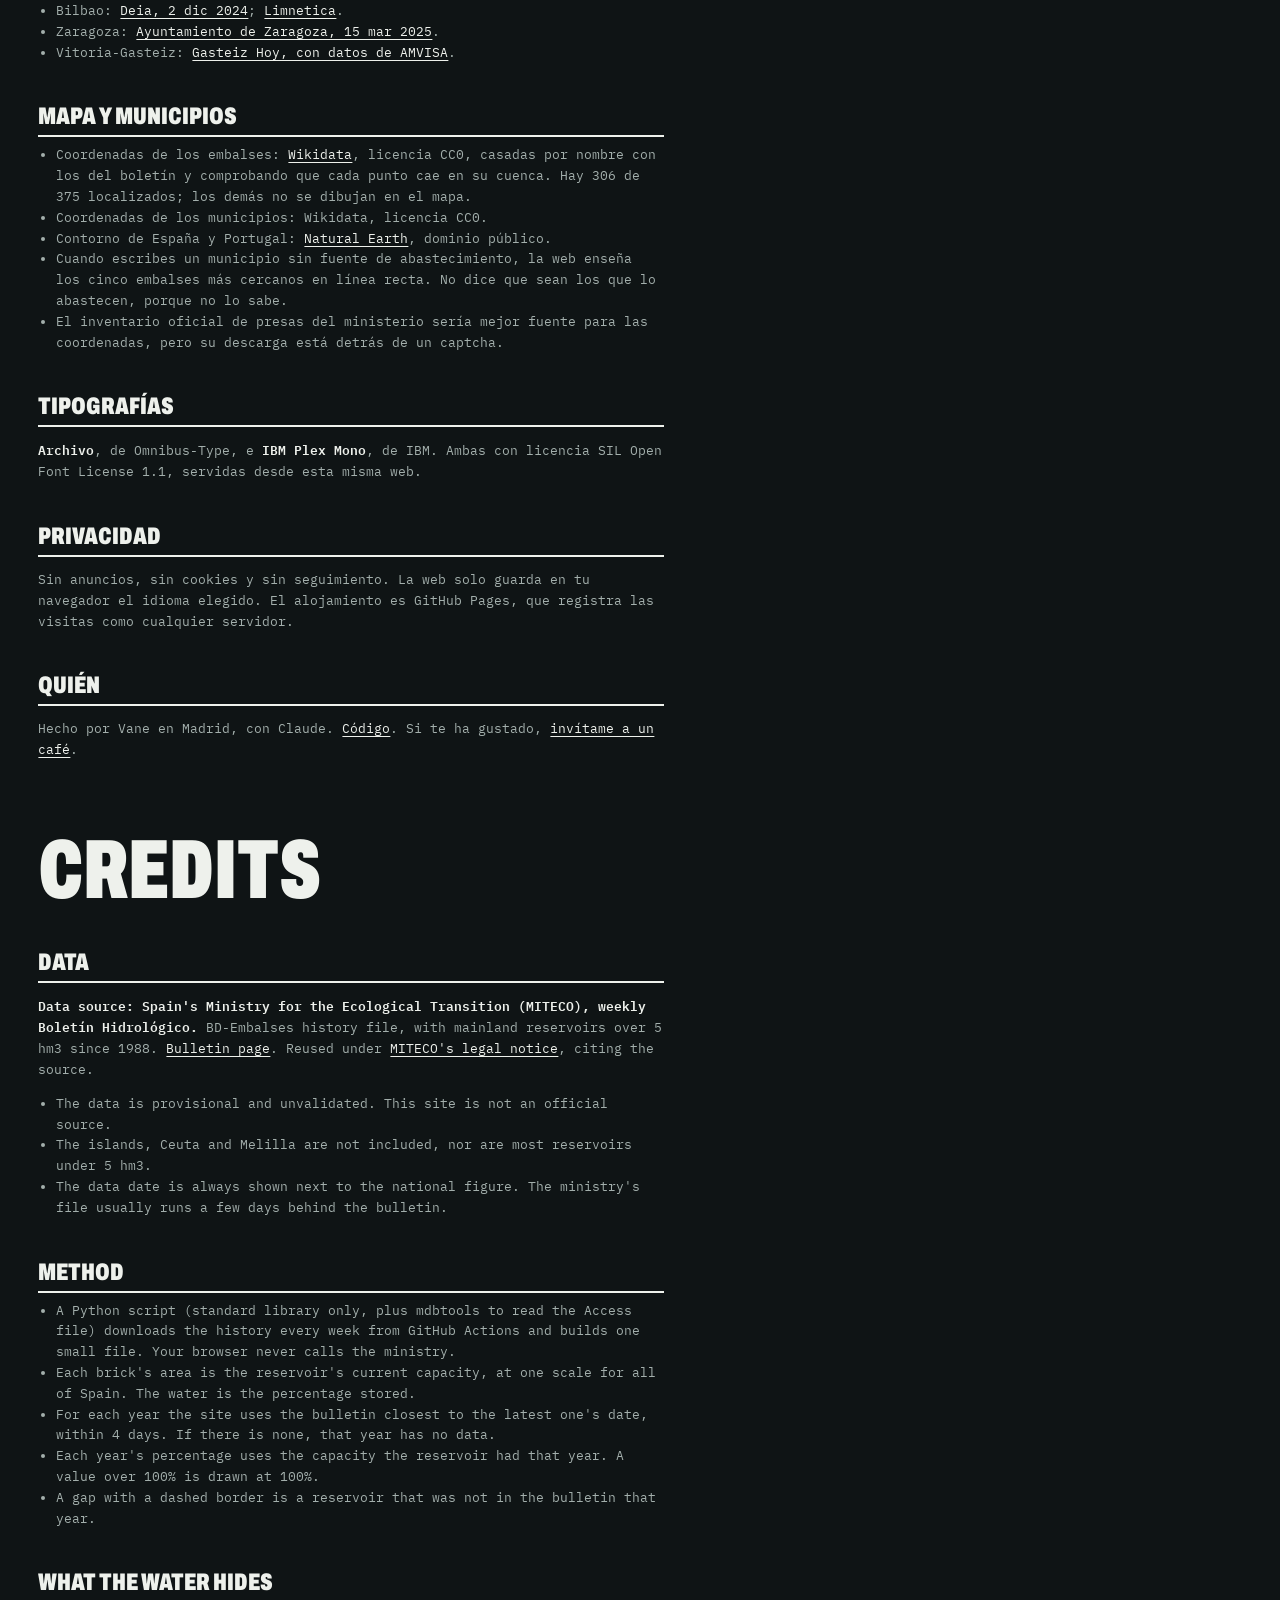
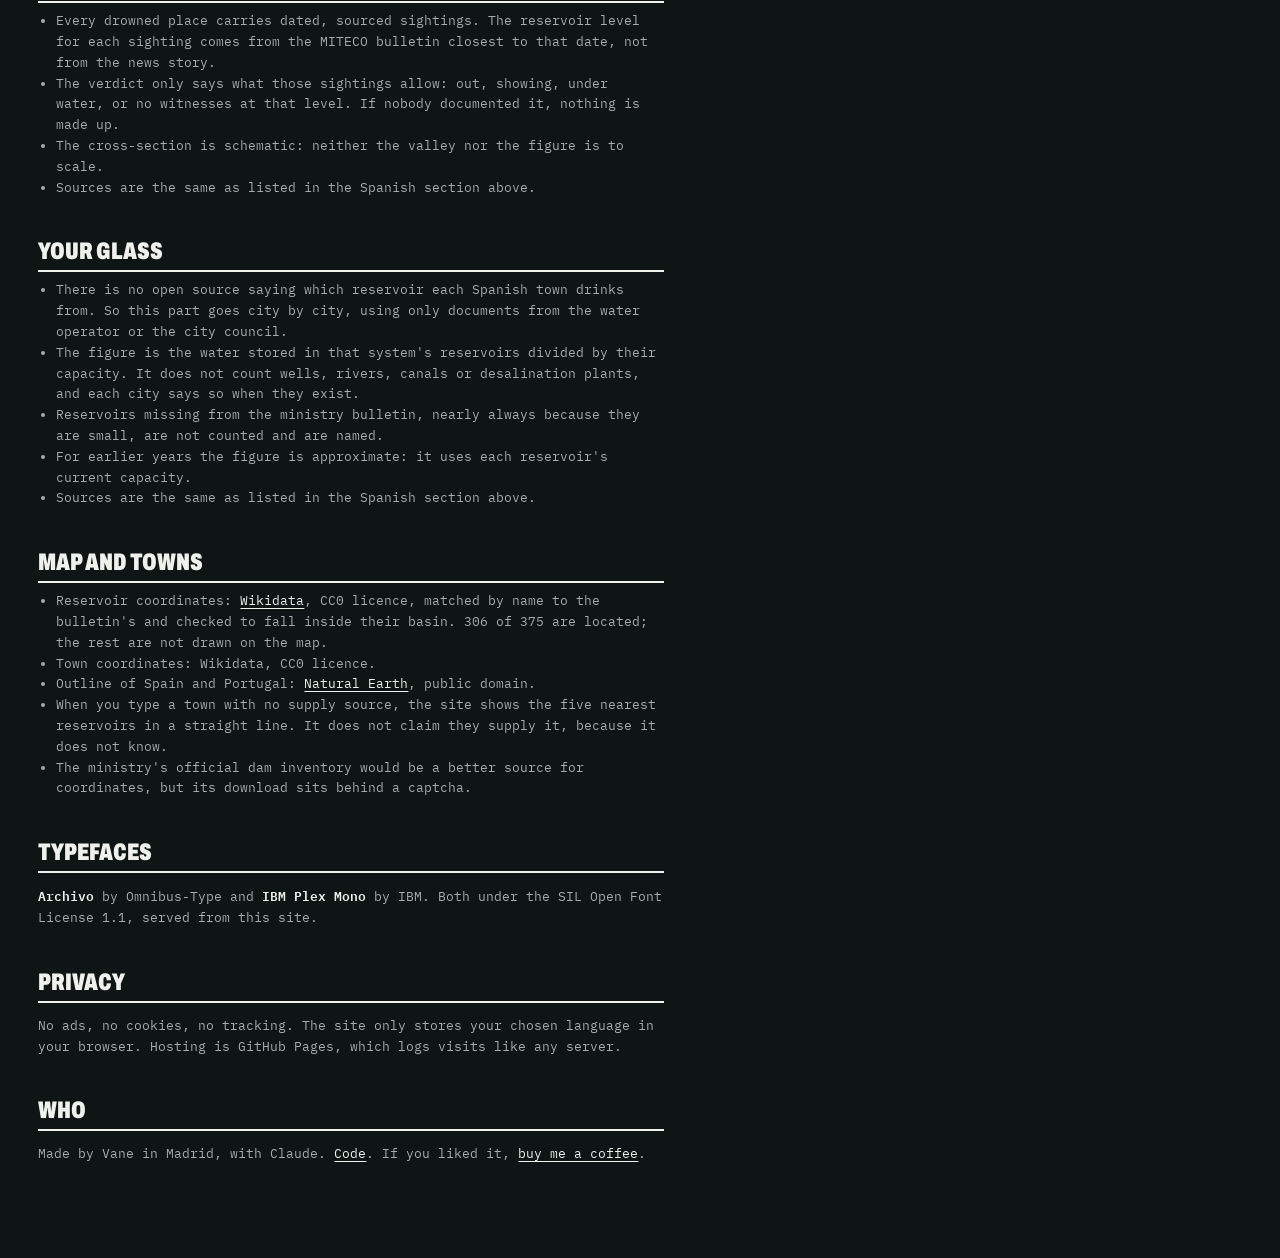
==== commit 9b6c5aed: "Mapa, localizador en la ficha y cualquier municipio - Seccion Donde estan: 306 de 375 embalses en el" ====
--- a/creditos.html
+++ b/creditos.html
@@ -57,6 +57,15 @@
 <li>Vitoria-Gasteiz: <a href="https://www.gasteizhoy.com/origen-agua-alava/" rel="noopener">Gasteiz Hoy, con datos de AMVISA</a>.</li>
 </ul>
 
+<h2>Mapa y municipios</h2>
+<ul>
+<li>Coordenadas de los embalses: <a href="https://www.wikidata.org/" rel="noopener">Wikidata</a>, licencia CC0, casadas por nombre con los del boletín y comprobando que cada punto cae en su cuenca. Hay 306 de 375 localizados; los demás no se dibujan en el mapa.</li>
+<li>Coordenadas de los municipios: Wikidata, licencia CC0.</li>
+<li>Contorno de España y Portugal: <a href="https://www.naturalearthdata.com/" rel="noopener">Natural Earth</a>, dominio público.</li>
+<li>Cuando escribes un municipio sin fuente de abastecimiento, la web enseña los cinco embalses más cercanos en línea recta. No dice que sean los que lo abastecen, porque no lo sabe.</li>
+<li>El inventario oficial de presas del ministerio sería mejor fuente para las coordenadas, pero su descarga está detrás de un captcha.</li>
+</ul>
+
 <h2>Tipografías</h2>
 <p><b>Archivo</b>, de Omnibus-Type, e <b>IBM Plex Mono</b>, de IBM. Ambas con licencia SIL Open Font License 1.1, servidas desde esta misma web.</p>
 
@@ -103,6 +112,15 @@
 <li>Sources are the same as listed in the Spanish section above.</li>
 </ul>
 
+<h2>Map and towns</h2>
+<ul>
+<li>Reservoir coordinates: <a href="https://www.wikidata.org/" rel="noopener">Wikidata</a>, CC0 licence, matched by name to the bulletin's and checked to fall inside their basin. 306 of 375 are located; the rest are not drawn on the map.</li>
+<li>Town coordinates: Wikidata, CC0 licence.</li>
+<li>Outline of Spain and Portugal: <a href="https://www.naturalearthdata.com/" rel="noopener">Natural Earth</a>, public domain.</li>
+<li>When you type a town with no supply source, the site shows the five nearest reservoirs in a straight line. It does not claim they supply it, because it does not know.</li>
+<li>The ministry's official dam inventory would be a better source for coordinates, but its download sits behind a captcha.</li>
+</ul>
+
 <h2>Typefaces</h2>
 <p><b>Archivo</b> by Omnibus-Type and <b>IBM Plex Mono</b> by IBM. Both under the SIL Open Font License 1.1, served from this site.</p>
 
--- a/assets/agua.css
+++ b/assets/agua.css
@@ -112,3 +112,12 @@
 .vtxt p.why{font-size:14px}.vtxt p.why.up{color:var(--water)}.vtxt p.why.down{color:var(--rock)}
 .vtxt b{color:var(--ink);font-weight:600}
 .vtxt a{color:var(--ink);text-underline-offset:3px}.vtxt a:hover{color:var(--water)}
+
+/* map, locator, towns */
+.map .tl2{margin:12px 0 18px}
+.mwrap canvas{display:block}
+#loc{float:right;margin:0 26px 4px 12px;line-height:0}
+#loc .nl{font-family:var(--mono);font-size:10px;line-height:1.4;color:var(--mute);width:70px;text-align:right}
+#ring{clear:both}
+.chips button.tw{border-style:dashed}
+.vtxt p.hon{color:var(--ink)}
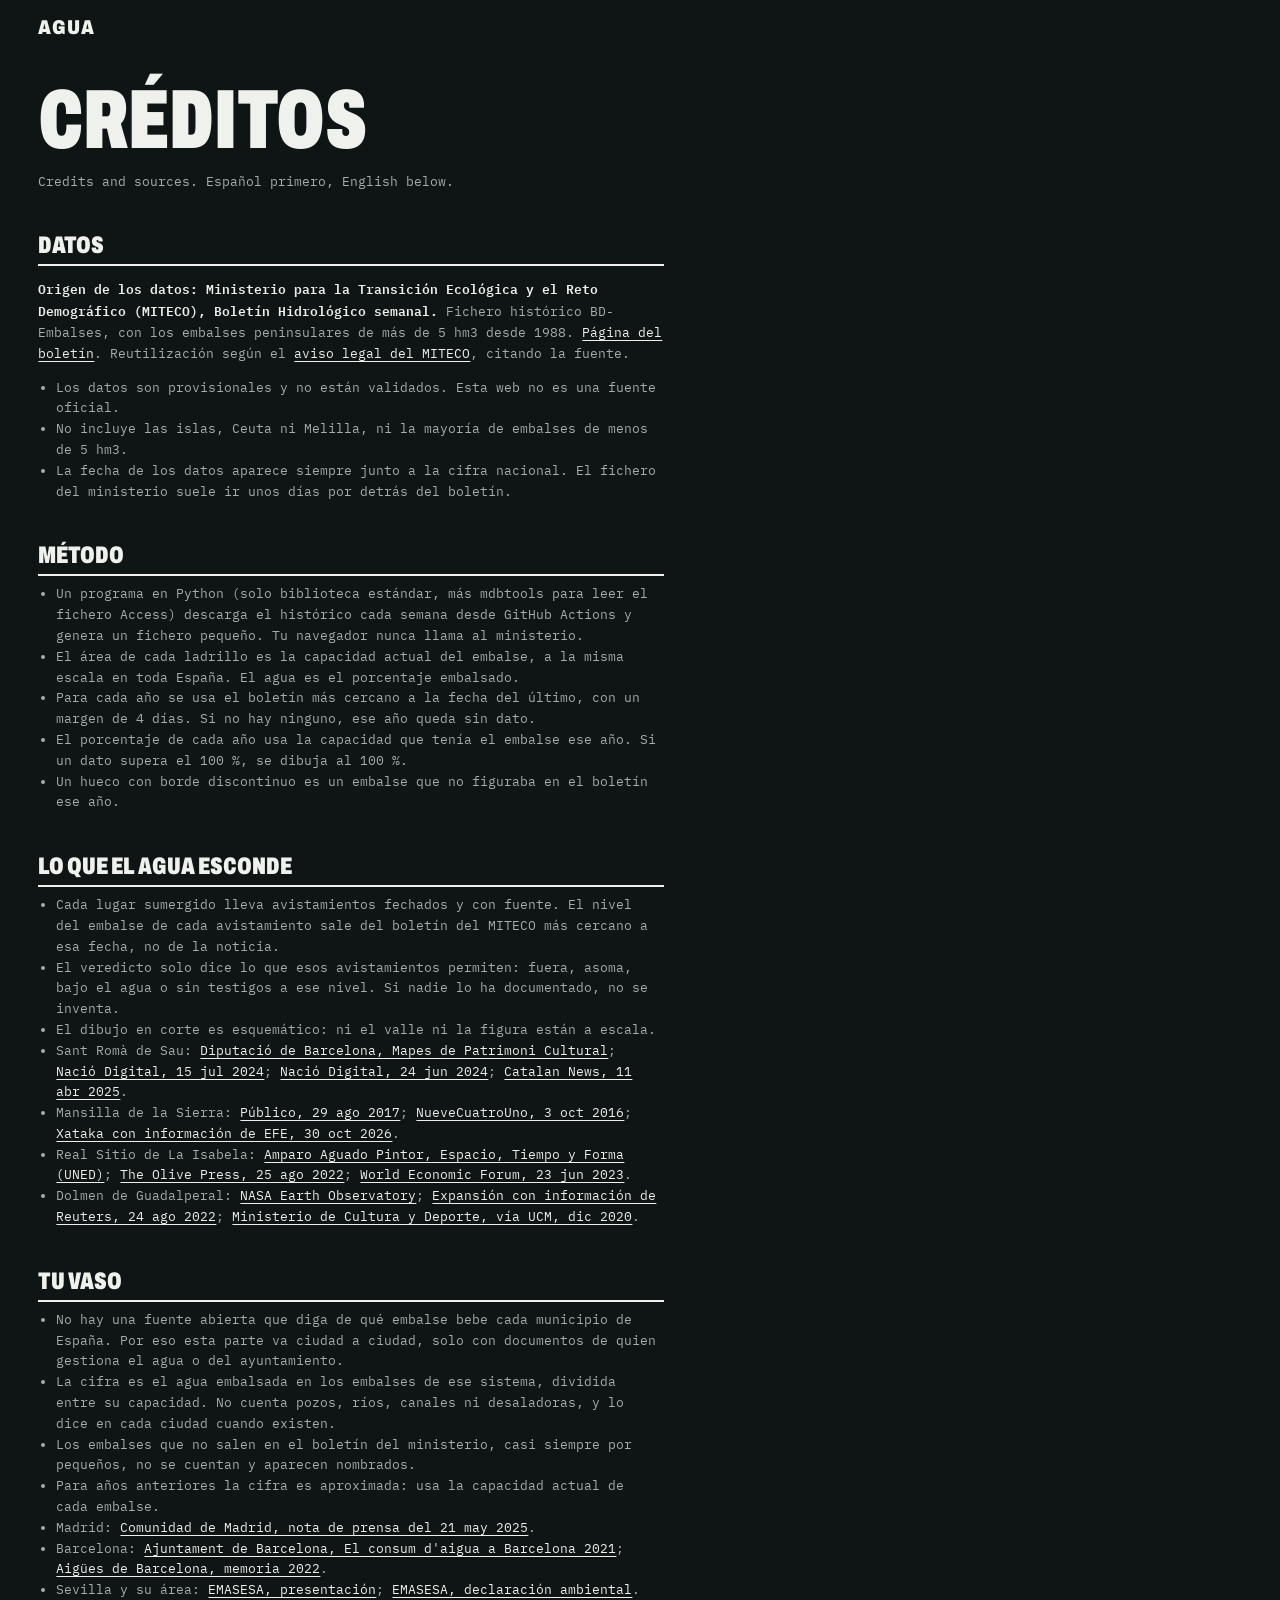
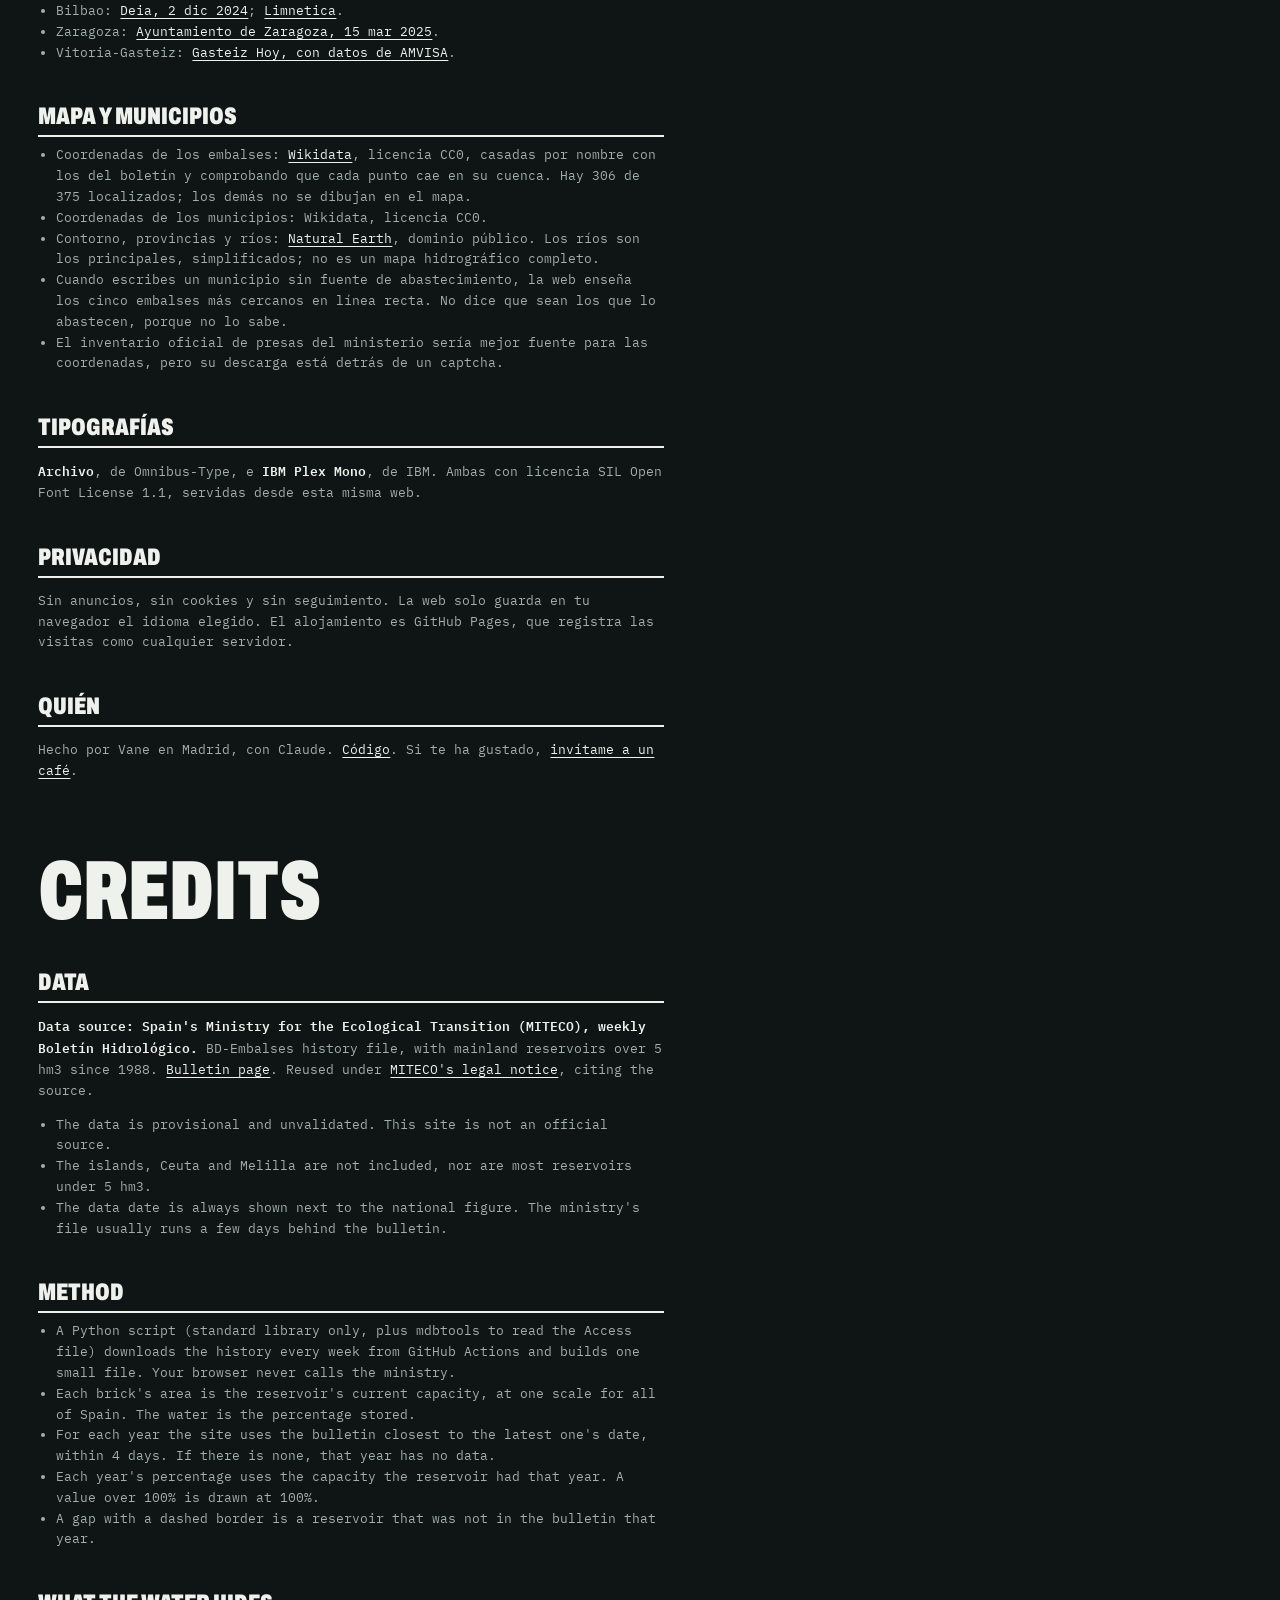
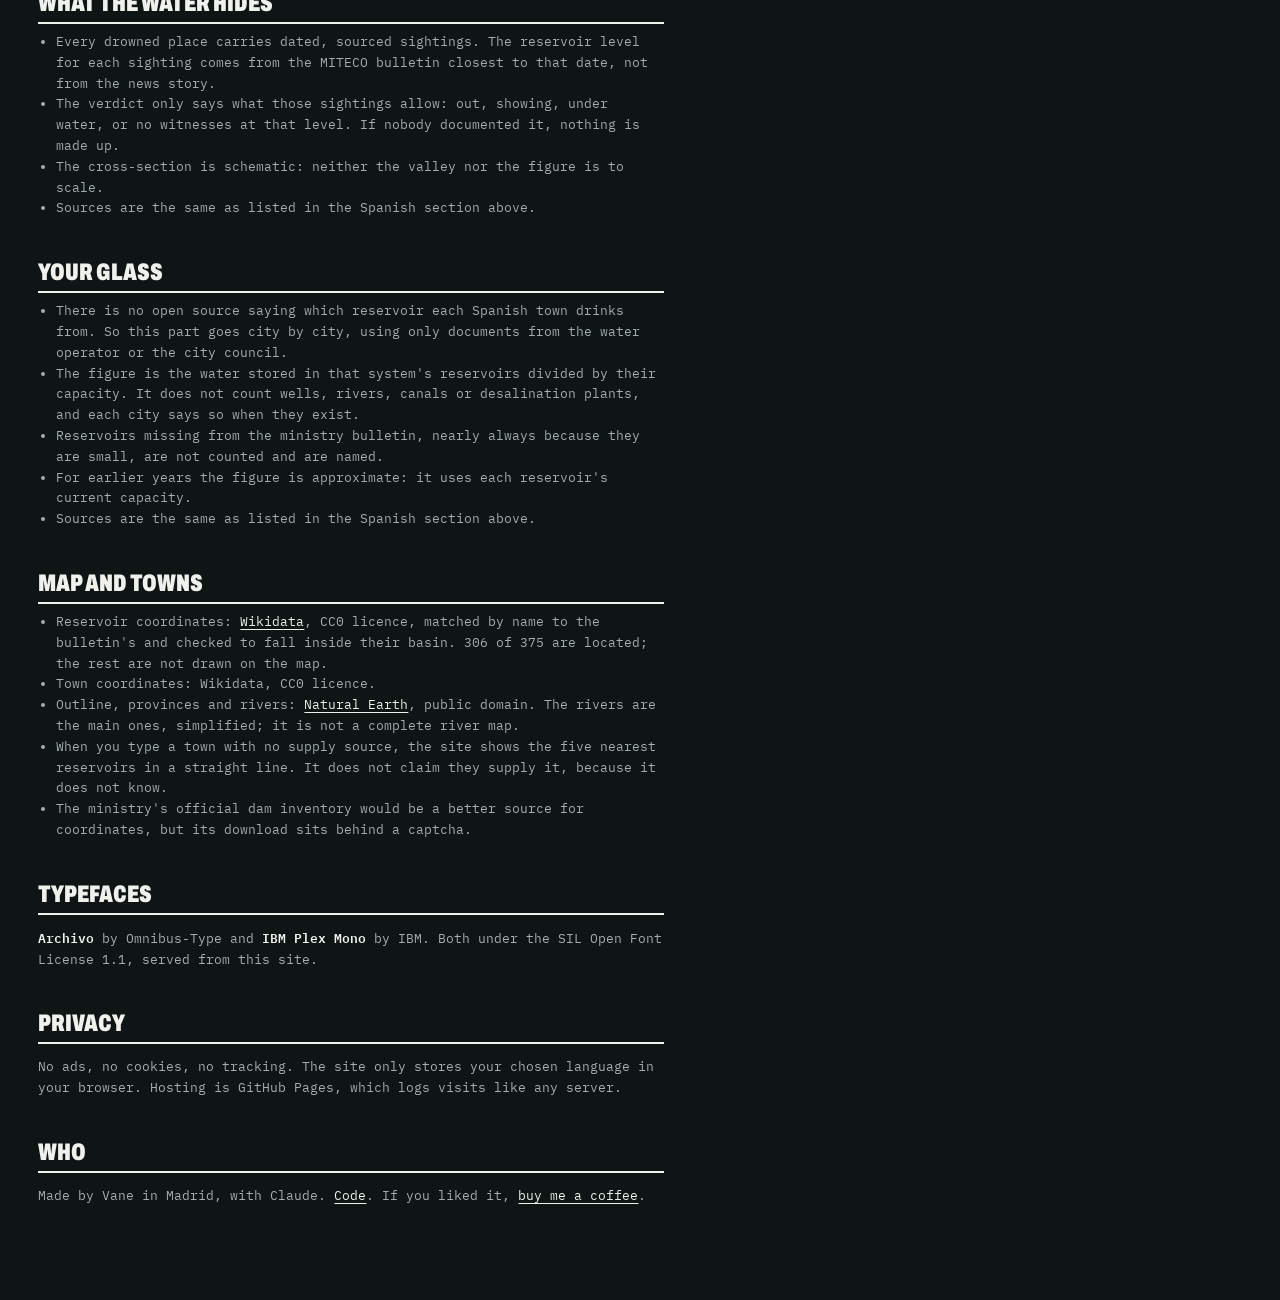
==== commit 5a182fe6: "Mapa con provincias y rios - Limites y nombres de las 47 provincias peninsulares - 32 rios, los ocho" ====
--- a/creditos.html
+++ b/creditos.html
@@ -61,7 +61,7 @@
 <ul>
 <li>Coordenadas de los embalses: <a href="https://www.wikidata.org/" rel="noopener">Wikidata</a>, licencia CC0, casadas por nombre con los del boletín y comprobando que cada punto cae en su cuenca. Hay 306 de 375 localizados; los demás no se dibujan en el mapa.</li>
 <li>Coordenadas de los municipios: Wikidata, licencia CC0.</li>
-<li>Contorno de España y Portugal: <a href="https://www.naturalearthdata.com/" rel="noopener">Natural Earth</a>, dominio público.</li>
+<li>Contorno, provincias y ríos: <a href="https://www.naturalearthdata.com/" rel="noopener">Natural Earth</a>, dominio público. Los ríos son los principales, simplificados; no es un mapa hidrográfico completo.</li>
 <li>Cuando escribes un municipio sin fuente de abastecimiento, la web enseña los cinco embalses más cercanos en línea recta. No dice que sean los que lo abastecen, porque no lo sabe.</li>
 <li>El inventario oficial de presas del ministerio sería mejor fuente para las coordenadas, pero su descarga está detrás de un captcha.</li>
 </ul>
@@ -116,7 +116,7 @@
 <ul>
 <li>Reservoir coordinates: <a href="https://www.wikidata.org/" rel="noopener">Wikidata</a>, CC0 licence, matched by name to the bulletin's and checked to fall inside their basin. 306 of 375 are located; the rest are not drawn on the map.</li>
 <li>Town coordinates: Wikidata, CC0 licence.</li>
-<li>Outline of Spain and Portugal: <a href="https://www.naturalearthdata.com/" rel="noopener">Natural Earth</a>, public domain.</li>
+<li>Outline, provinces and rivers: <a href="https://www.naturalearthdata.com/" rel="noopener">Natural Earth</a>, public domain. The rivers are the main ones, simplified; it is not a complete river map.</li>
 <li>When you type a town with no supply source, the site shows the five nearest reservoirs in a straight line. It does not claim they supply it, because it does not know.</li>
 <li>The ministry's official dam inventory would be a better source for coordinates, but its download sits behind a captcha.</li>
 </ul>
--- a/assets/agua.css
+++ b/assets/agua.css
@@ -121,3 +121,6 @@
 #ring{clear:both}
 .chips button.tw{border-style:dashed}
 .vtxt p.hon{color:var(--ink)}
+
+#tip{position:fixed;z-index:4;pointer-events:none;background:var(--dark);border:2px solid var(--ink);color:var(--ink);font-family:var(--mono);font-size:12px;font-weight:600;padding:5px 8px;white-space:nowrap}
+#tip[hidden]{display:none}
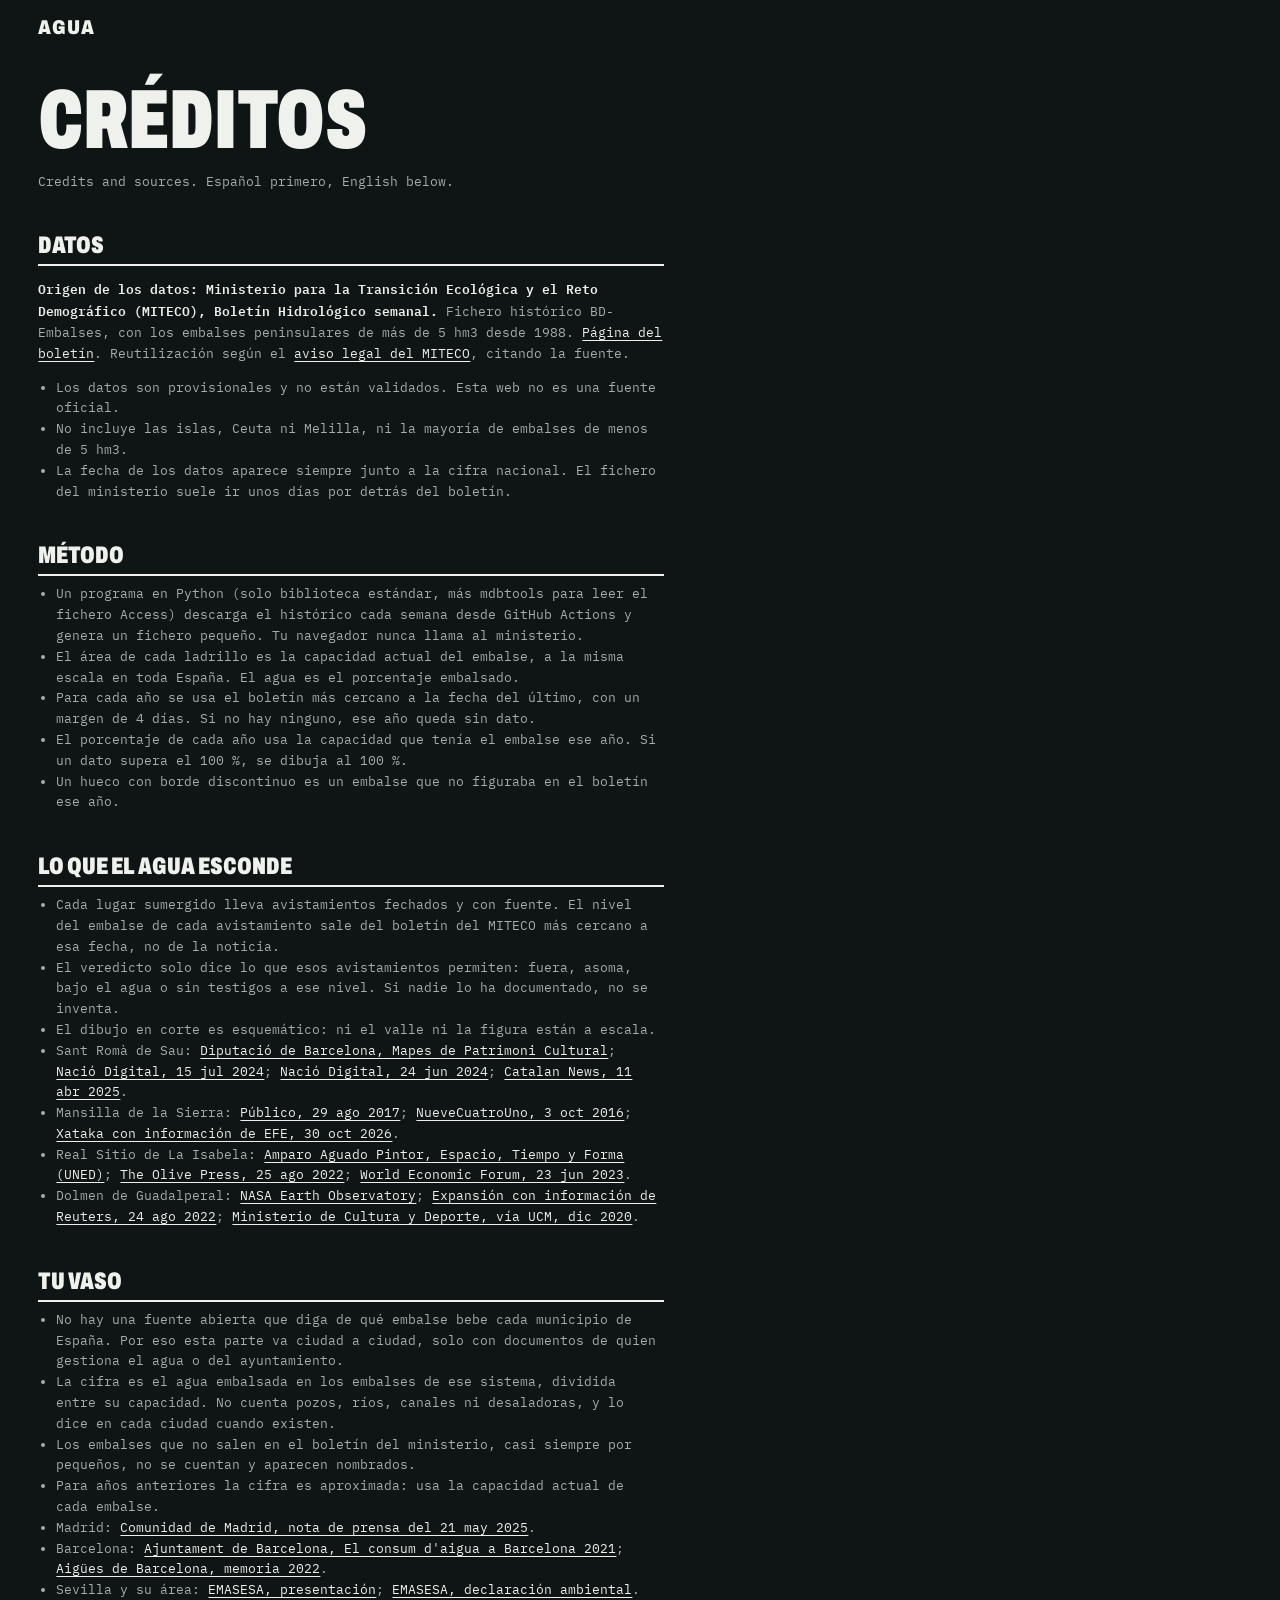
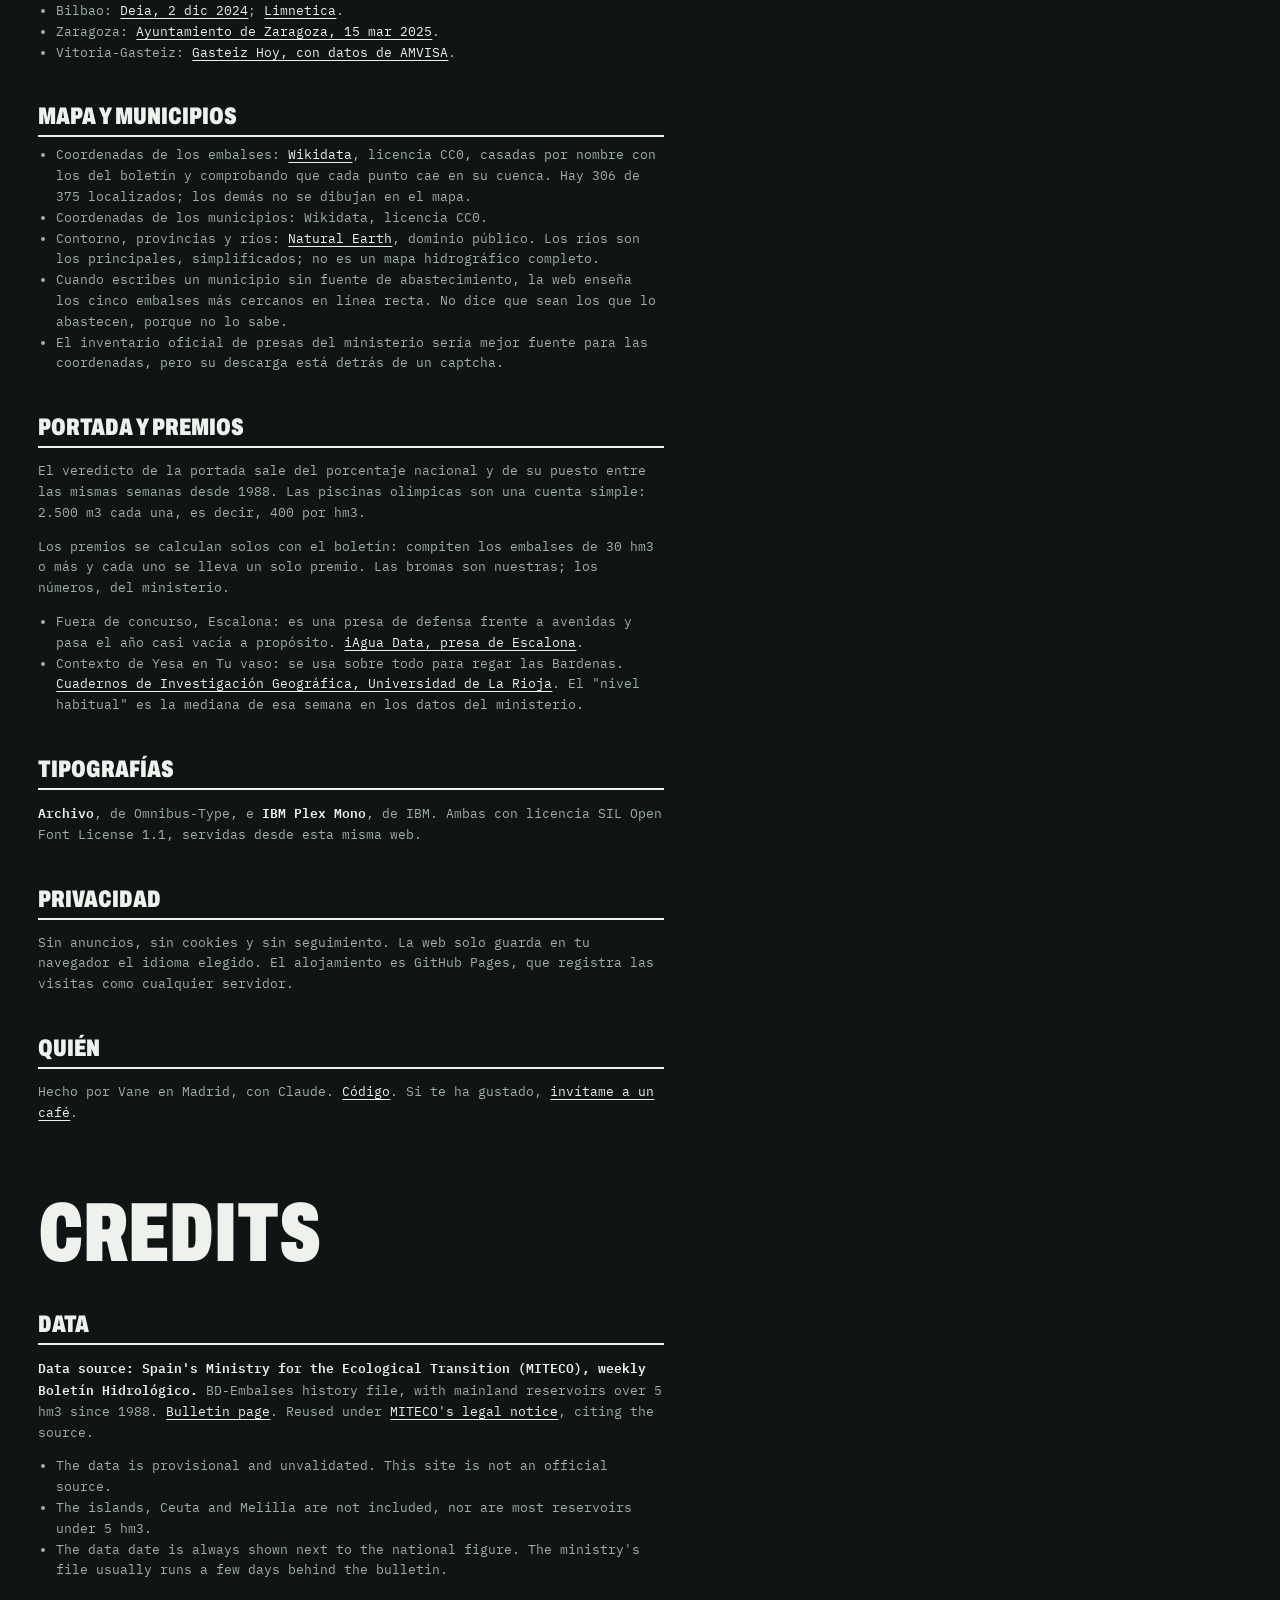
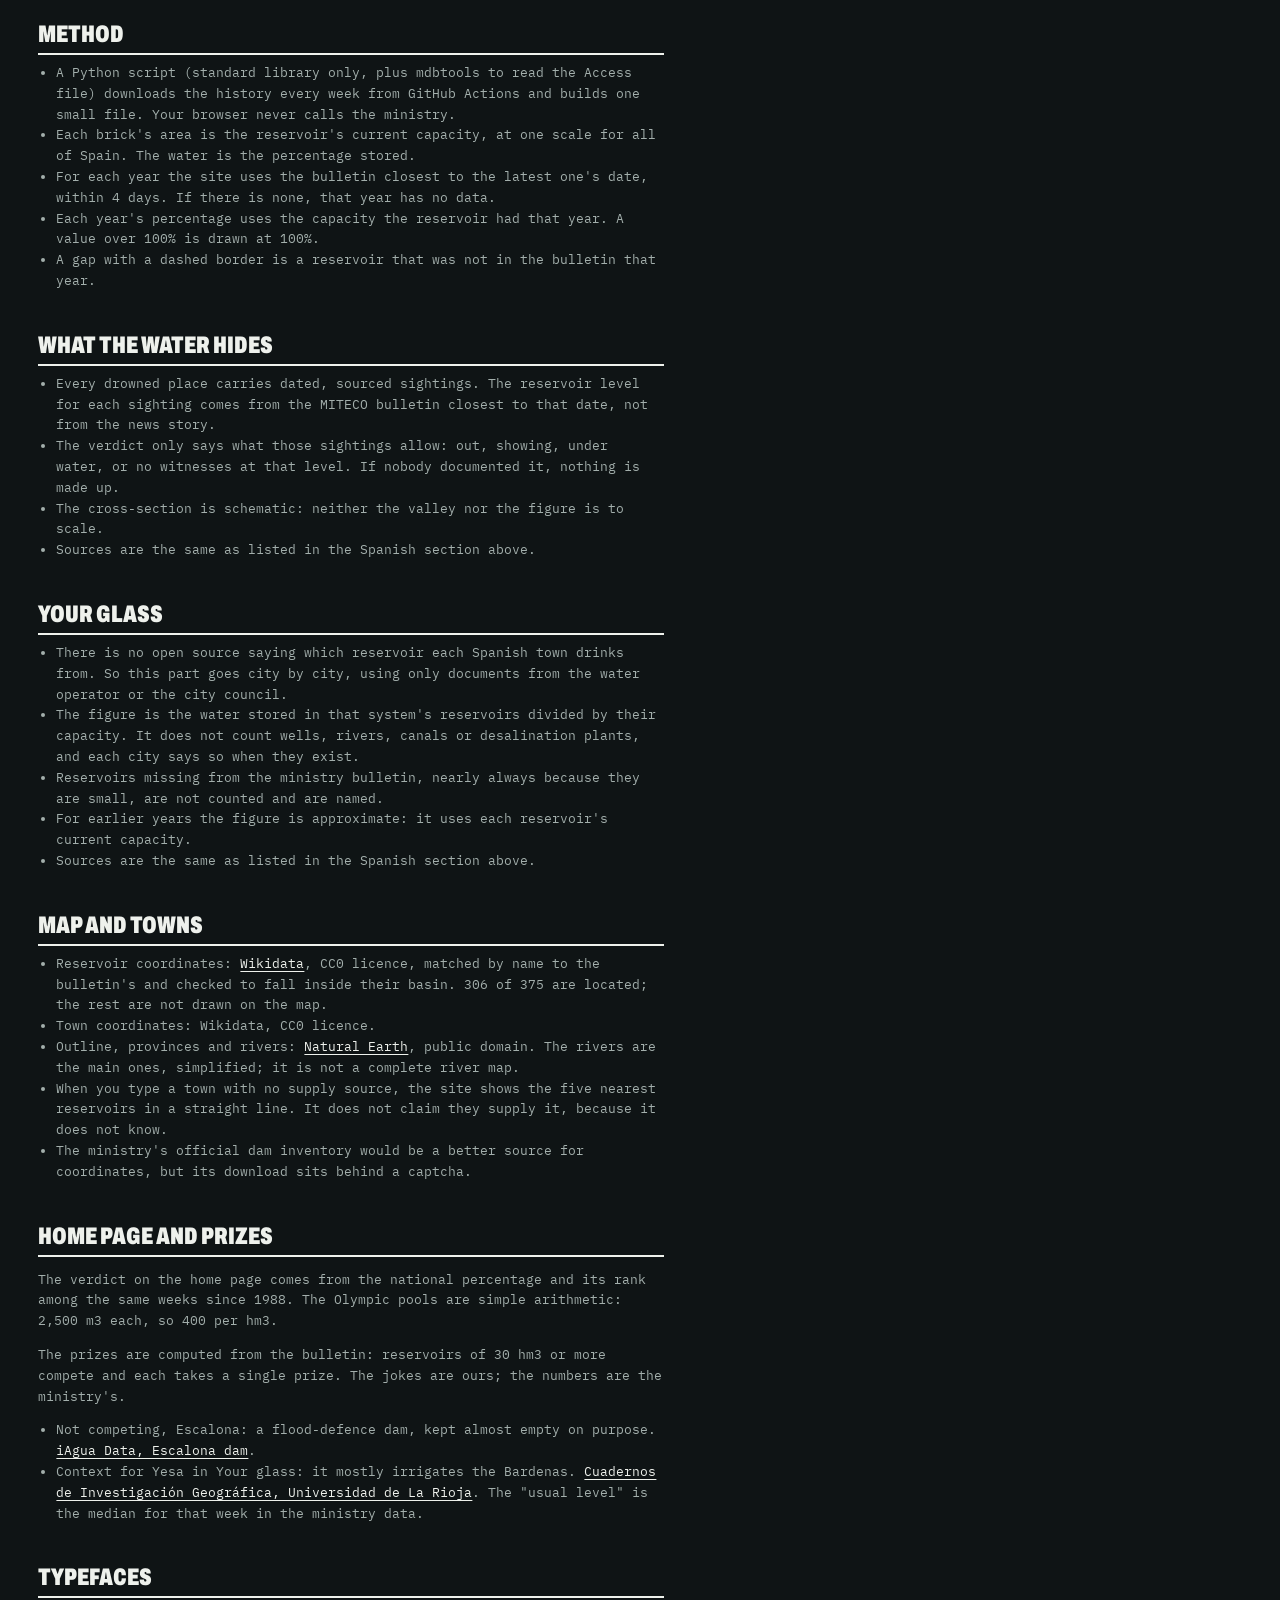
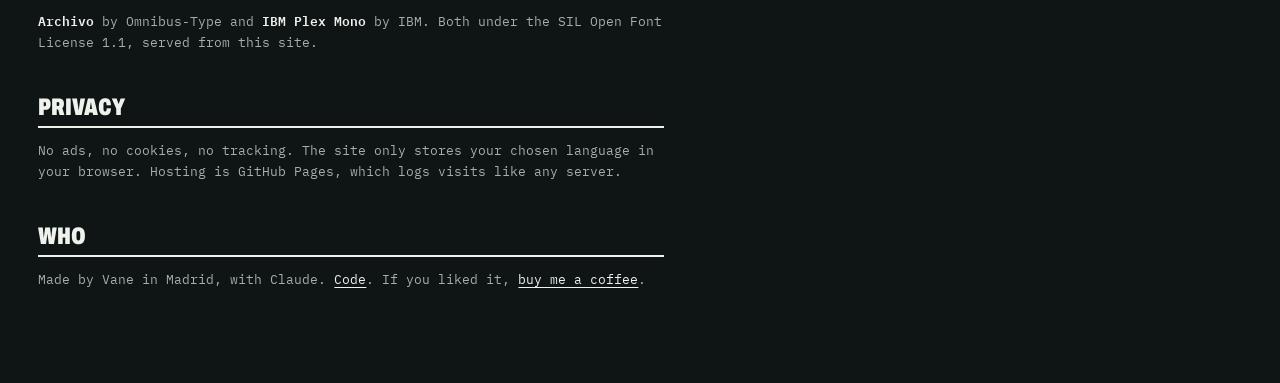
==== commit 97be66ca: "Portada con puertas, premios de la semana y humor Una vista cada vez en lugar de un pasillo: portada" ====
--- a/creditos.html
+++ b/creditos.html
@@ -66,6 +66,13 @@
 <li>El inventario oficial de presas del ministerio sería mejor fuente para las coordenadas, pero su descarga está detrás de un captcha.</li>
 </ul>
 
+<h2>Portada y premios</h2>
+<p>El veredicto de la portada sale del porcentaje nacional y de su puesto entre las mismas semanas desde 1988. Las piscinas olímpicas son una cuenta simple: 2.500 m3 cada una, es decir, 400 por hm3.</p>
+<p>Los premios se calculan solos con el boletín: compiten los embalses de 30 hm3 o más y cada uno se lleva un solo premio. Las bromas son nuestras; los números, del ministerio.</p>
+<ul>
+<li>Fuera de concurso, Escalona: es una presa de defensa frente a avenidas y pasa el año casi vacía a propósito. <a href="https://www.iagua.es/data/infraestructuras/presas/escalona-jucar" rel="noopener">iAgua Data, presa de Escalona</a>.</li>
+<li>Contexto de Yesa en Tu vaso: se usa sobre todo para regar las Bardenas. <a href="https://publicaciones.unirioja.es/ojs/index.php/cig/article/download/1067/988" rel="noopener">Cuadernos de Investigación Geográfica, Universidad de La Rioja</a>. El "nivel habitual" es la mediana de esa semana en los datos del ministerio.</li>
+</ul>
 <h2>Tipografías</h2>
 <p><b>Archivo</b>, de Omnibus-Type, e <b>IBM Plex Mono</b>, de IBM. Ambas con licencia SIL Open Font License 1.1, servidas desde esta misma web.</p>
 
@@ -121,6 +128,13 @@
 <li>The ministry's official dam inventory would be a better source for coordinates, but its download sits behind a captcha.</li>
 </ul>
 
+<h2>Home page and prizes</h2>
+<p>The verdict on the home page comes from the national percentage and its rank among the same weeks since 1988. The Olympic pools are simple arithmetic: 2,500 m3 each, so 400 per hm3.</p>
+<p>The prizes are computed from the bulletin: reservoirs of 30 hm3 or more compete and each takes a single prize. The jokes are ours; the numbers are the ministry's.</p>
+<ul>
+<li>Not competing, Escalona: a flood-defence dam, kept almost empty on purpose. <a href="https://www.iagua.es/data/infraestructuras/presas/escalona-jucar" rel="noopener">iAgua Data, Escalona dam</a>.</li>
+<li>Context for Yesa in Your glass: it mostly irrigates the Bardenas. <a href="https://publicaciones.unirioja.es/ojs/index.php/cig/article/download/1067/988" rel="noopener">Cuadernos de Investigación Geográfica, Universidad de La Rioja</a>. The "usual level" is the median for that week in the ministry data.</li>
+</ul>
 <h2>Typefaces</h2>
 <p><b>Archivo</b> by Omnibus-Type and <b>IBM Plex Mono</b> by IBM. Both under the SIL Open Font License 1.1, served from this site.</p>
 
